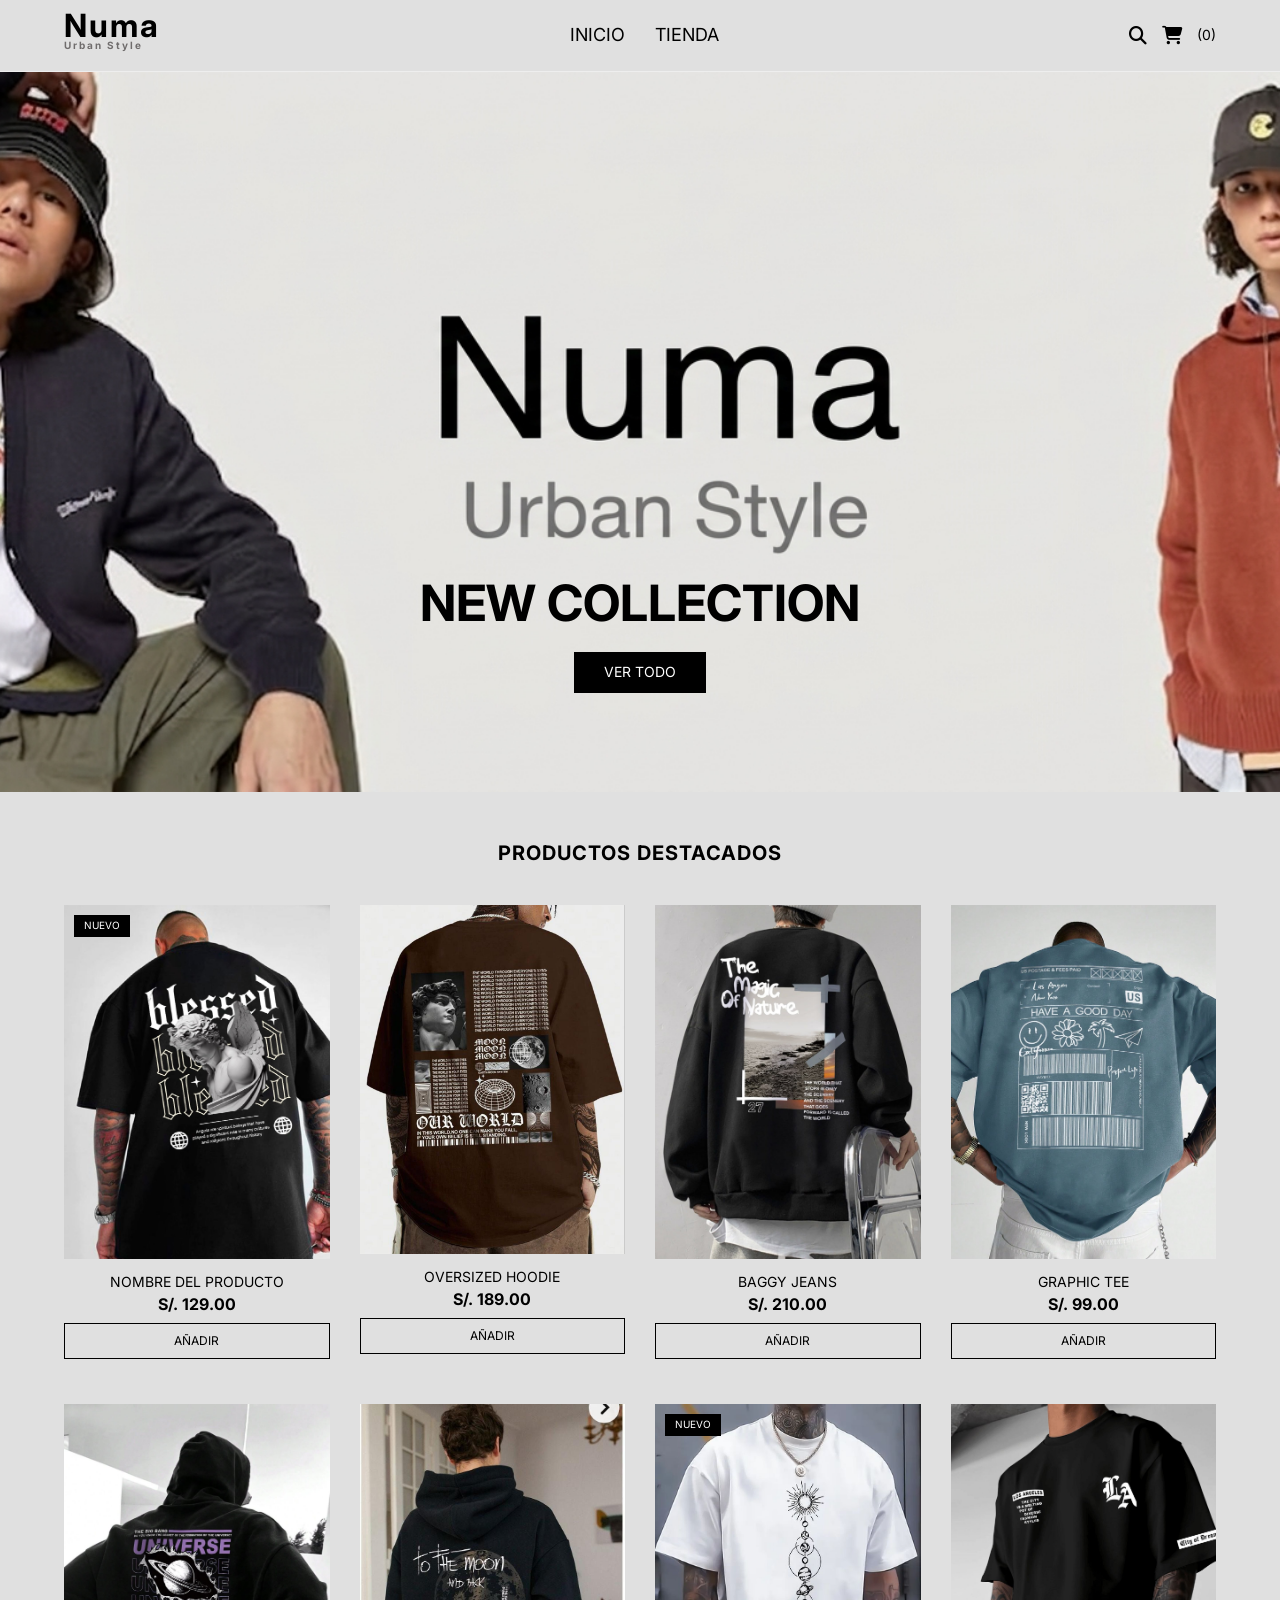
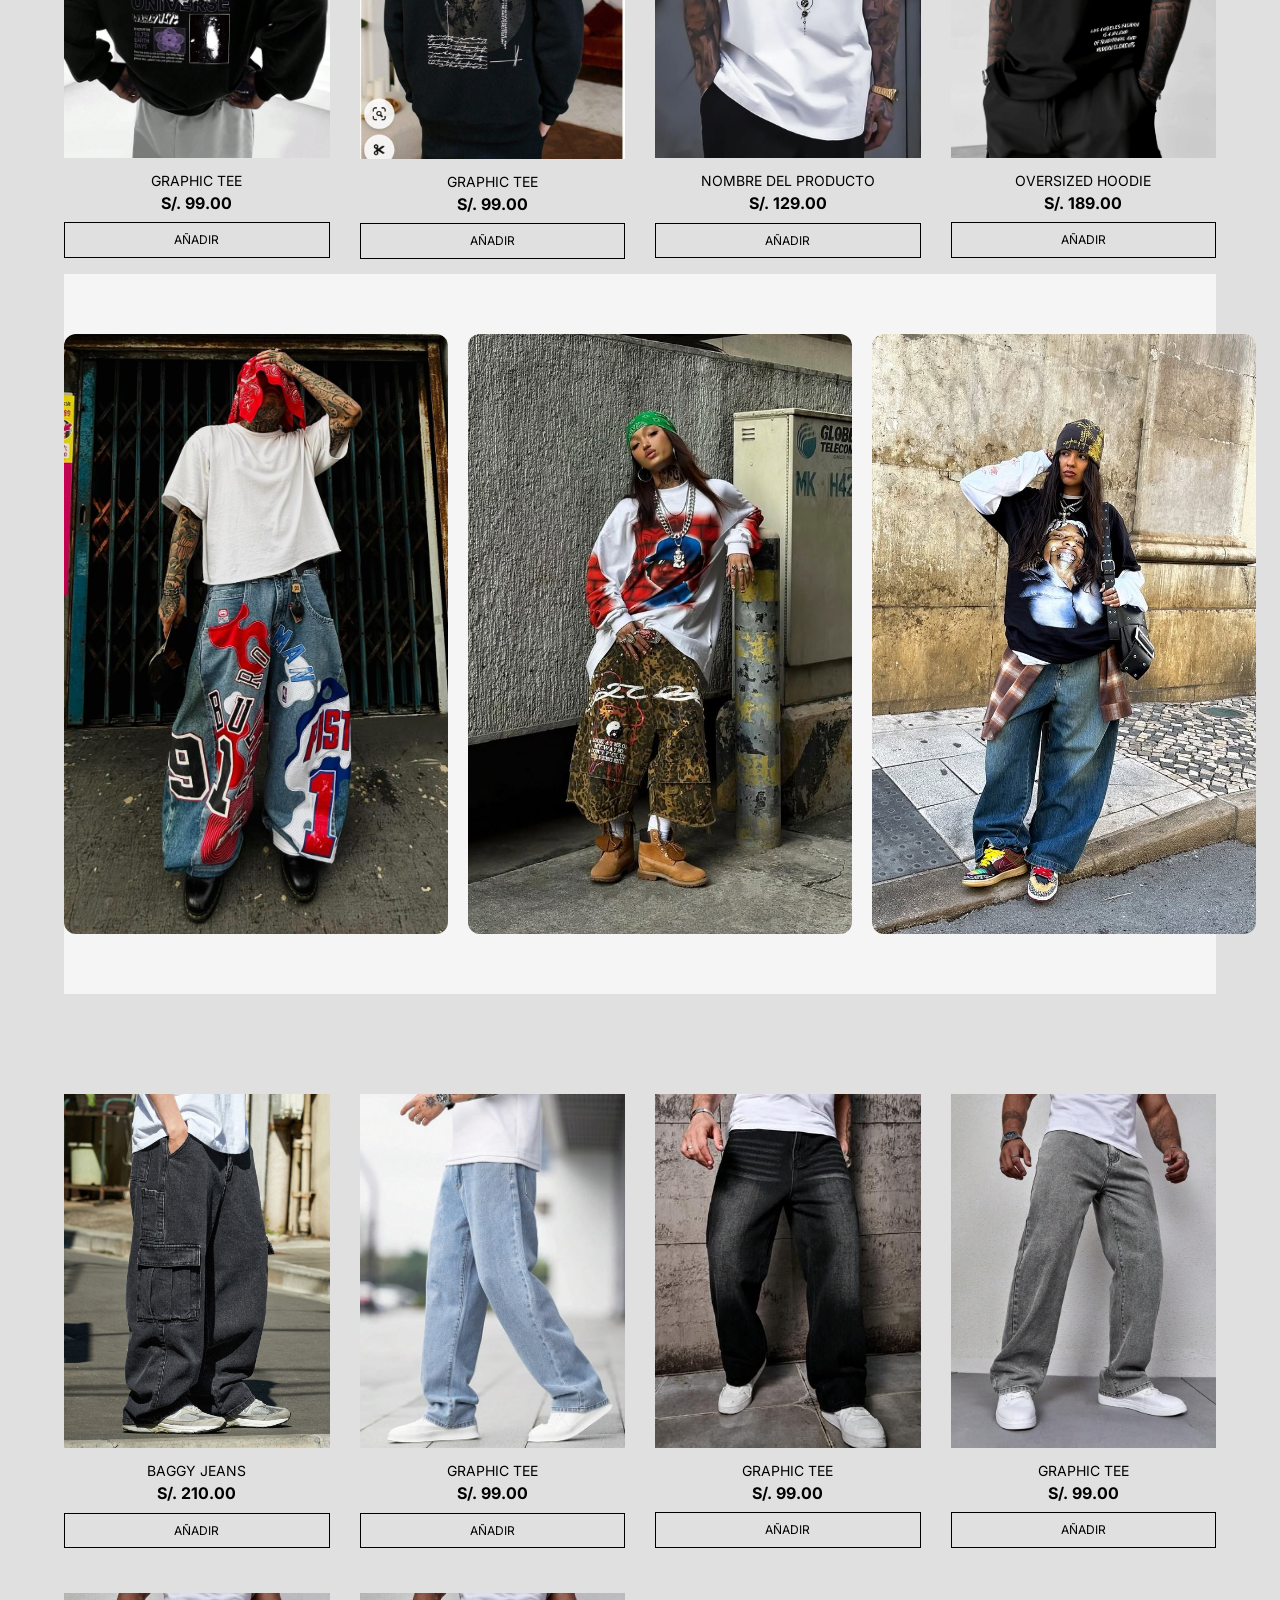
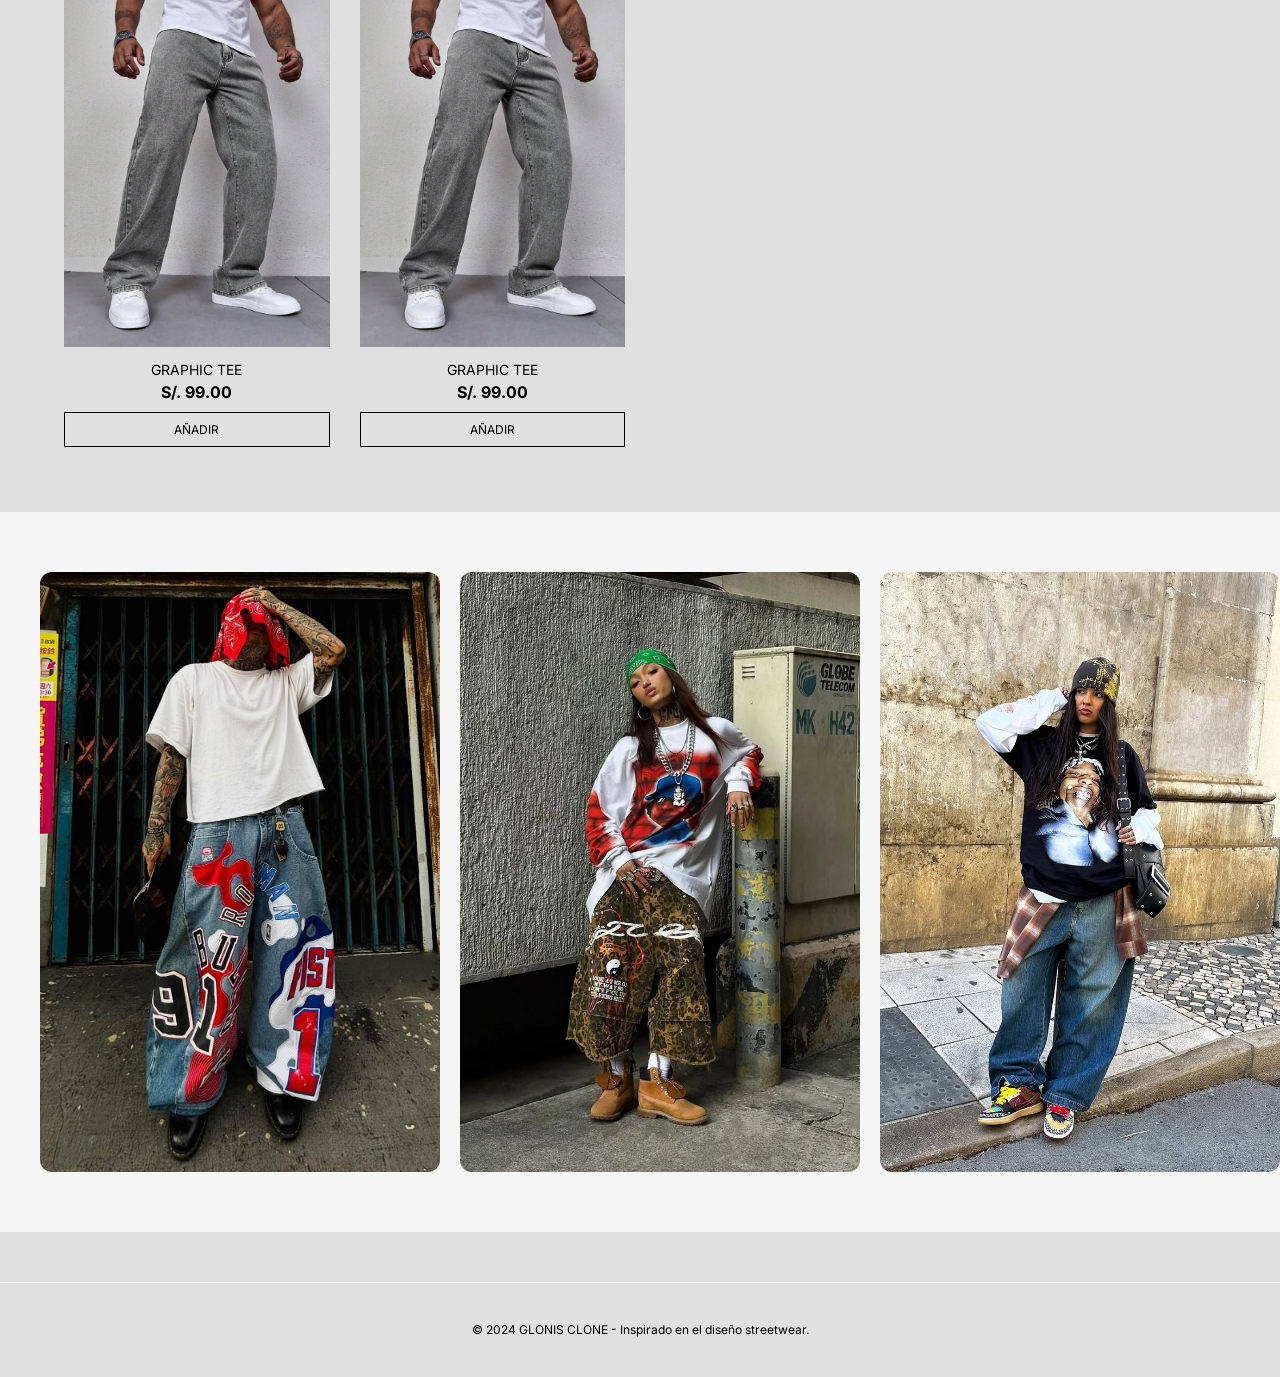
==== index.html @ c973aedd "Primera versiónde la web" ====
<!DOCTYPE html>
<html lang="es">
<head>
    <meta charset="UTF-8">
    <meta name="viewport" content="width=device-width, initial-scale=1.0">
    <title>Numa Web Oficial</title>
    <link rel="stylesheet" href="css/normalize.css">
    <link rel="stylesheet" href="css/styles.css">
    <link href="https://fonts.googleapis.com/css2?family=Inter:wght@300;400;700&display=swap" rel="stylesheet">
    <link rel="stylesheet" href="https://cdnjs.cloudflare.com/ajax/libs/font-awesome/6.5.0/css/all.min.css">
</head>
<body>

    <header class="navbar">
        <div class="logo">Numa </br>  <span>Urban Style</span></div>
        <nav>
            <ul>
                <li><a href="index.html">INICIO</a></li>
                <li><a href="tienda.html">TIENDA</a></li>
            </ul>
        </nav>
        <div class="nav-icons">
            <i class="fa-solid fa-magnifying-glass"></i>
            <i class="fa-solid fa-cart-shopping"></i>
            <span class="cart-count">(0)</span>
        </div>
    </header>

    <section class="hero">
        <div class="hero-content">
            <h1>NEW COLLECTION</h1>
            <a href="#" class="btn-shop">VER TODO</a>
        </div>
    </section>

    <main class="container">
        <h2 class="section-title">PRODUCTOS DESTACADOS</h2>
        <div class="product-grid">
            
            <div class="product-card">
                <div class="product-image">
                    <img src="img/ropa/polo1.jpg" alt="Producto">
                    <span class="badge">NUEVO</span>
                </div>
                <div class="product-info">
                    <h3>NOMBRE DEL PRODUCTO</h3>
                    <p class="price">S/. 129.00</p>
                    <button class="btn-add">AÑADIR</button>
                </div>
            </div>

            <div class="product-card">
                <div class="product-image">
                    <img src="img/ropa/polo2.jpg" alt="Producto">
                </div>
                <div class="product-info">
                    <h3>OVERSIZED HOODIE</h3>
                    <p class="price">S/. 189.00</p>
                    <button class="btn-add">AÑADIR</button>
                </div>
            </div>

            <div class="product-card">
                <div class="product-image">
                    <img src="img/ropa/polo3.jpg" alt="Producto">
                </div>
                <div class="product-info">
                    <h3>BAGGY JEANS</h3>
                    <p class="price">S/. 210.00</p>
                    <button class="btn-add">AÑADIR</button>
                </div>
            </div>

            <div class="product-card">
                <div class="product-image">
                    <img src="img/ropa/polo4.jpg" alt="Producto">
                </div>
                <div class="product-info">
                    <h3>GRAPHIC TEE</h3>
                    <p class="price">S/. 99.00</p>
                    <button class="btn-add">AÑADIR</button>
                </div>
            </div>

            <div class="product-card">
                <div class="product-image">
                    <img src="img/ropa/polo5.jpg" alt="Producto">
                </div>
                <div class="product-info">
                    <h3>GRAPHIC TEE</h3>
                    <p class="price">S/. 99.00</p>
                    <button class="btn-add">AÑADIR</button>
                </div>
            </div>

            <div class="product-card">
                <div class="product-image">
                    <img src="img/ropa/polo6.jpg" alt="Producto">
                </div>
                <div class="product-info">
                    <h3>GRAPHIC TEE</h3>
                    <p class="price">S/. 99.00</p>
                    <button class="btn-add">AÑADIR</button>
                </div>
            </div>

            <div class="product-card">
                <div class="product-image">
                    <img src="img/ropa/polos7.jpg" alt="Producto">
                    <span class="badge">NUEVO</span>
                </div>
                <div class="product-info">
                    <h3>NOMBRE DEL PRODUCTO</h3>
                    <p class="price">S/. 129.00</p>
                    <button class="btn-add">AÑADIR</button>
                </div>
            </div>

            <div class="product-card">
                <div class="product-image">
                    <img src="img/ropa/polo8.jpg" alt="Producto">
                </div>
                <div class="product-info">
                    <h3>OVERSIZED HOODIE</h3>
                    <p class="price">S/. 189.00</p>
                    <button class="btn-add">AÑADIR</button>
                </div>
            </div>
        </div>

        <section class="seccion-img">
                <div class="contenedor-img">
                    <img src="img/pose1.jpg" alt="Ropa 1">
                    <img src="img/pose2.jpg" alt="Ropa 2">
                    <img src="img/pose3.jpg" alt="Ropa 3">
                </div>
        </section>
    </main>
    <section class="container">
        <div class="product-grid">
            <div class="product-card">
                    <div class="product-image">
                        <img src="img/ropa/pantalon1.jpg" alt="Producto">
                    </div>
                    <div class="product-info">
                        <h3>BAGGY JEANS</h3>
                        <p class="price">S/. 210.00</p>
                        <button class="btn-add">AÑADIR</button>
                    </div>
                </div>

                <div class="product-card">
                    <div class="product-image">
                        <img src="img/ropa/pantalon2.jpg" alt="Producto">
                    </div>
                    <div class="product-info">
                        <h3>GRAPHIC TEE</h3>
                        <p class="price">S/. 99.00</p>
                        <button class="btn-add">AÑADIR</button>
                    </div>
                </div>

                <div class="product-card">
                    <div class="product-image">
                        <img src="img/ropa/pantalon5.jpg" alt="Producto">
                    </div>
                    <div class="product-info">
                        <h3>GRAPHIC TEE</h3>
                        <p class="price">S/. 99.00</p>
                        <button class="btn-add">AÑADIR</button>
                    </div>
                </div>

                <div class="product-card">
                    <div class="product-image">
                        <img src="img/ropa/pantalon4.jpg" alt="Producto">
                    </div>
                    <div class="product-info">
                        <h3>GRAPHIC TEE</h3>
                        <p class="price">S/. 99.00</p>
                        <button class="btn-add">AÑADIR</button>
                    </div>
                </div>

                <div class="product-card">
                    <div class="product-image">
                        <img src="img/ropa/pantalon4.jpg" alt="Producto">
                    </div>
                    <div class="product-info">
                        <h3>GRAPHIC TEE</h3>
                        <p class="price">S/. 99.00</p>
                        <button class="btn-add">AÑADIR</button>
                    </div>
                </div>

                <div class="product-card">
                    <div class="product-image">
                        <img src="img/ropa/pantalon4.jpg" alt="Producto">
                    </div>
                    <div class="product-info">
                        <h3>GRAPHIC TEE</h3>
                        <p class="price">S/. 99.00</p>
                        <button class="btn-add">AÑADIR</button>
                    </div>
                </div>
            </div>
        </div>
    </section> 
    
    <section class="seccion-img">
                <div class="contenedor-img">
                    <img src="img/pose1.jpg" alt="Ropa 1">
                    <img src="img/pose2.jpg" alt="Ropa 2">
                    <img src="img/pose3.jpg" alt="Ropa 3">
                </div>
        </section>

    <footer>
        <p>&copy; 2024 GLONIS CLONE - Inspirado en el diseño streetwear.</p>
    </footer>

</body>
</html>
---- css/styles.css ----
/* Reseteo básico */
* {
    margin: 0;
    padding: 0;
    box-sizing: border-box;
}

body {
    font-family: 'Inter', sans-serif;
    background-color:#E0E0E0;
    color: #000;
}

/* Navegación */
.navbar {
    display: flex;
    justify-content: space-between;
    align-items: center;
    padding: 20px 5%;
    position: sticky;
    top: 0;
    background: #E0E0E0;
    z-index: 1000;
    border-bottom: 1px solid #eee;
}

.logo {
    font-weight: 700;
    font-size: 32px;
    letter-spacing: 2px;
    line-height: 12px;
}

.logo span {
    font-size: 10px;
    letter-spacing: 2px;
    color: #706d6d;
    
}

.navbar ul {
    display: flex;
    list-style: none;
}

.navbar ul li {
    margin: 0 15px;
}

.navbar ul li a {
    text-decoration: none;
    color: #000000;
    font-size: 18px;
    font-weight: 400;
    
}
.navbar ul li a:hover {
    color: #535151
}

/* iconos de carritos */
.nav-icons {
  display: flex;
  align-items: center;
  gap: 15px;
  font-size: 18px;
}

.nav-icons i {
  cursor: pointer;
  transition: 0.3s;
}

.nav-icons i:hover {
  color: #555;
  transform: scale(1.1);
}

.cart-count {
  font-size: 14px;
}

/* Banner Hero */
.hero {
    height: 80vh;
    background: #f4f4f4 url('../img/hero.png') no-repeat center center/cover;
    display: flex;
    align-items: center;
    justify-content: center;
    text-align: center;
}

.hero-content {
    padding-top: 370px;
}

.hero-content h1 {
    font-size: 50px;
    margin-bottom: 20px;
    color: #000;
}

.btn-shop {
    display: inline-block;
    padding: 12px 30px;
    background: #000;
    color: #fff;
    text-decoration: none;
    font-size: 14px;
    transition: 0.3s;
}

.btn-shop:hover {
    background: #333;
}

/* Grilla de productos */
.container {
    padding: 50px 5%;
}

.section-title {
    text-align: center;
    margin-bottom: 40px;
    font-size: 20px;
    letter-spacing: 1px;
}

.product-grid {
    display: grid;
    grid-template-columns: repeat(auto-fill, minmax(250px, 1fr));
    gap: 30px;
}

.product-card {
    text-align: center;
}

.product-image {
    position: relative;
    overflow: hidden;
    background: #f9f9f9;
}

.product-image img {
    width: 100%;
    display: block;
    transition: transform 0.5s ease;
}

.product-card:hover img {
    transform: scale(1.05);
}

.badge {
    position: absolute;
    top: 10px;
    left: 10px;
    background: #000;
    color: #fff;
    padding: 5px 10px;
    font-size: 10px;
}

/* Info de producto */
.product-info {
    padding: 15px 0;
}

.product-info h3 {
    font-size: 14px;
    font-weight: 400;
    margin-bottom: 5px;
}

.price {
    font-weight: 700;
    margin-bottom: 10px;
}

.btn-add {
    width: 100%;
    padding: 10px;
    background: transparent;
    border: 1px solid #000;
    cursor: pointer;
    font-size: 12px;
    transition: 0.3s;
}

.btn-add:hover {
    background: #000;
    color: #fff;
}

/* poses */
.seccion-img {
  padding: 60px 0;
  background-color: #F5F5F5;
}

.contenedor-img {
  display: flex;
  gap: 20px;
  max-width: 1200px;
  margin: auto;
}

.contenedor-img img {
  width: 33.33%;
  height: 600px;
  object-fit: cover;
  border-radius: 12px;
}


footer {
    text-align: center;
    padding: 40px;
    font-size: 12px;
    border-top: 1px solid #eee;
    margin-top: 50px;
}

/* Tablet */
@media (max-width: 900px) {
     .navbar {
    flex-direction: column;
    gap: 10px;
  }

  .navbar ul {
    flex-wrap: wrap;
    justify-content: center;
  }

  .hero {
    height: 60vh;
  }

  .hero-content {
    padding-top: 200px;
  }

  .hero-content h1 {
    font-size: 35px;
  }

   .contenedor-img {
    flex-wrap: wrap;
  }

  .contenedor-img img {
    width: 48%;
    height: 400px;
  }
}

 


/* Celular */
@media (max-width: 600px) {
  
   .navbar {
    padding: 15px;
  }

  .logo {
    font-size: 24px;
  }

  .navbar ul {
    flex-direction: column;
    gap: 10px;
  }

  .navbar ul li {
    margin: 5px 0;
  }

  /* HERO */
  .hero {
    height: 50vh;
  }

  .hero-content {
    padding-top: 120px;
  }

  .hero-content h1 {
    font-size: 28px;
  }

  .btn-shop {
    padding: 10px 20px;
    font-size: 12px;
  }

  /* PRODUCTOS */
  .product-grid {
    grid-template-columns: 1fr;
  }

  /* IMÁGENES */
    .contenedor-img {
    flex-wrap: wrap;
  }

  .contenedor-img img {
    width: 48%;
    height: 400px;
  }

  /* FOOTER */
  footer {
    padding: 20px;
  }
  
}
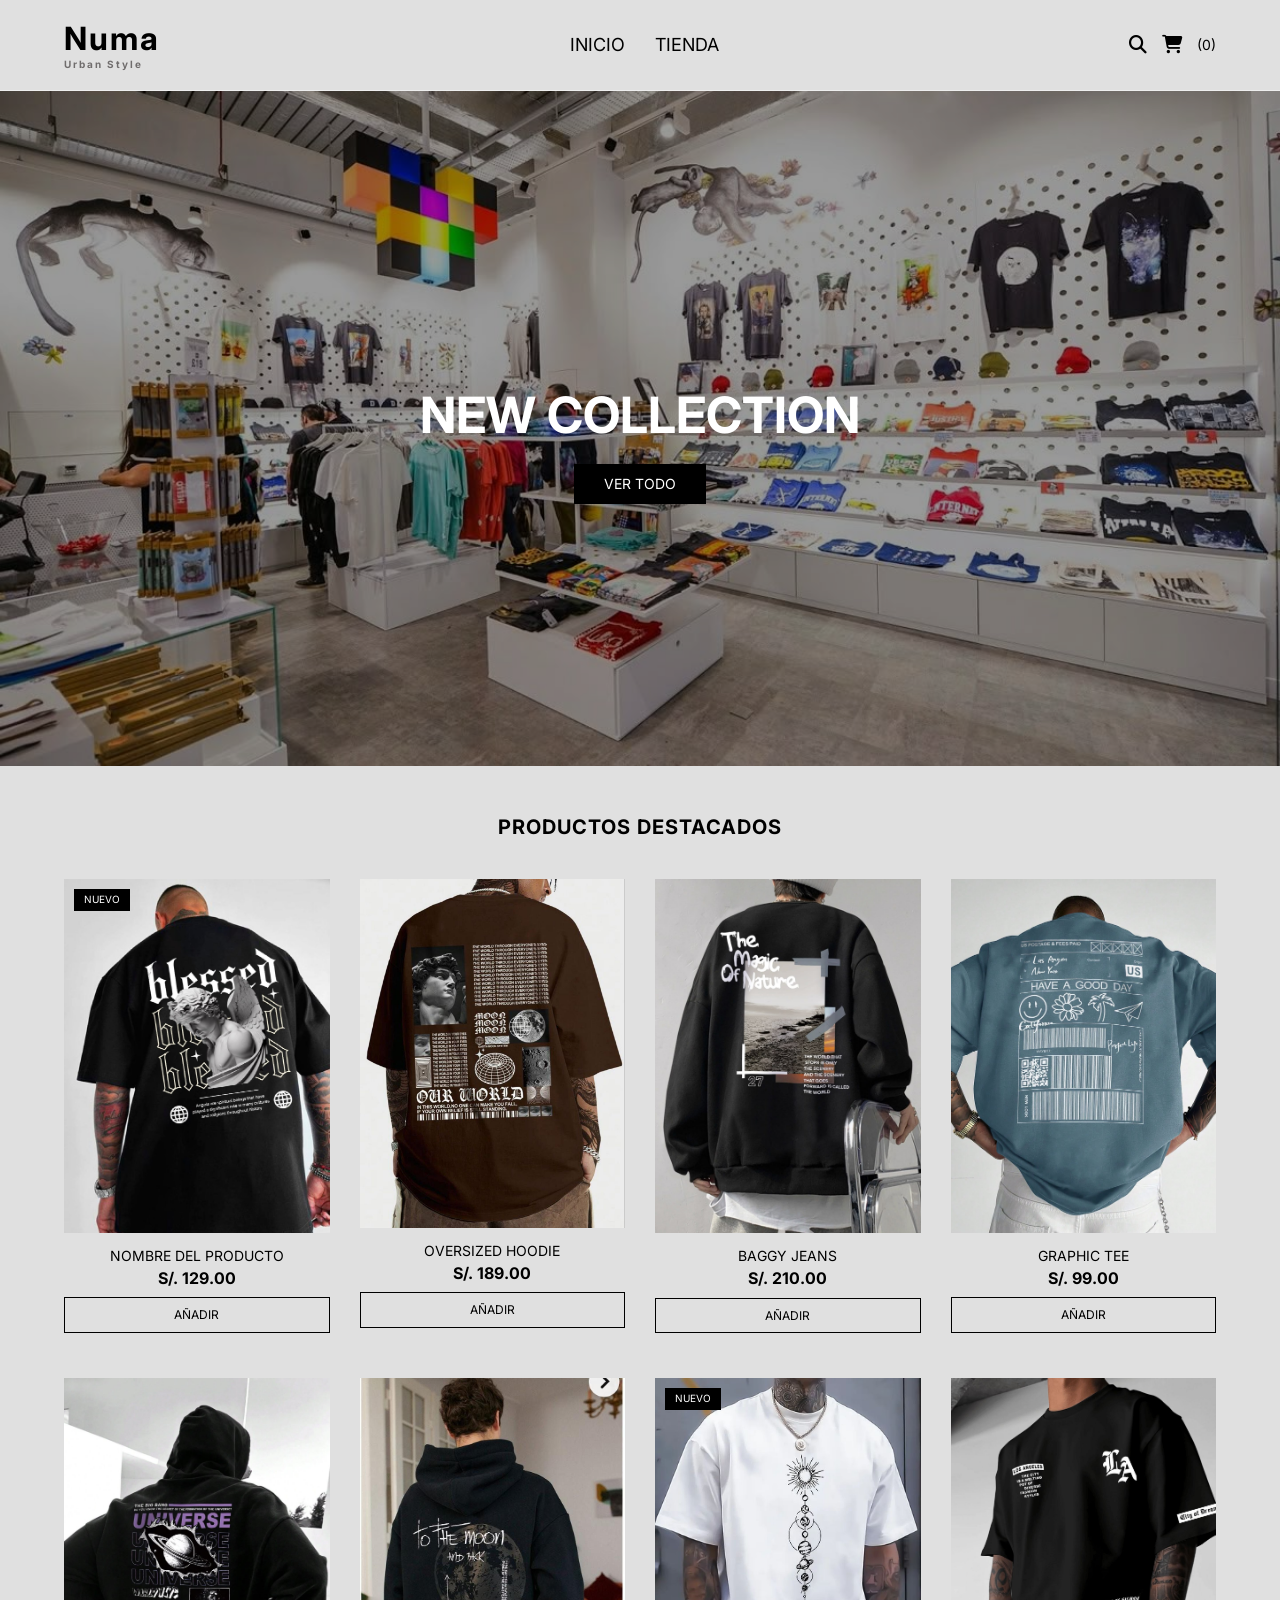
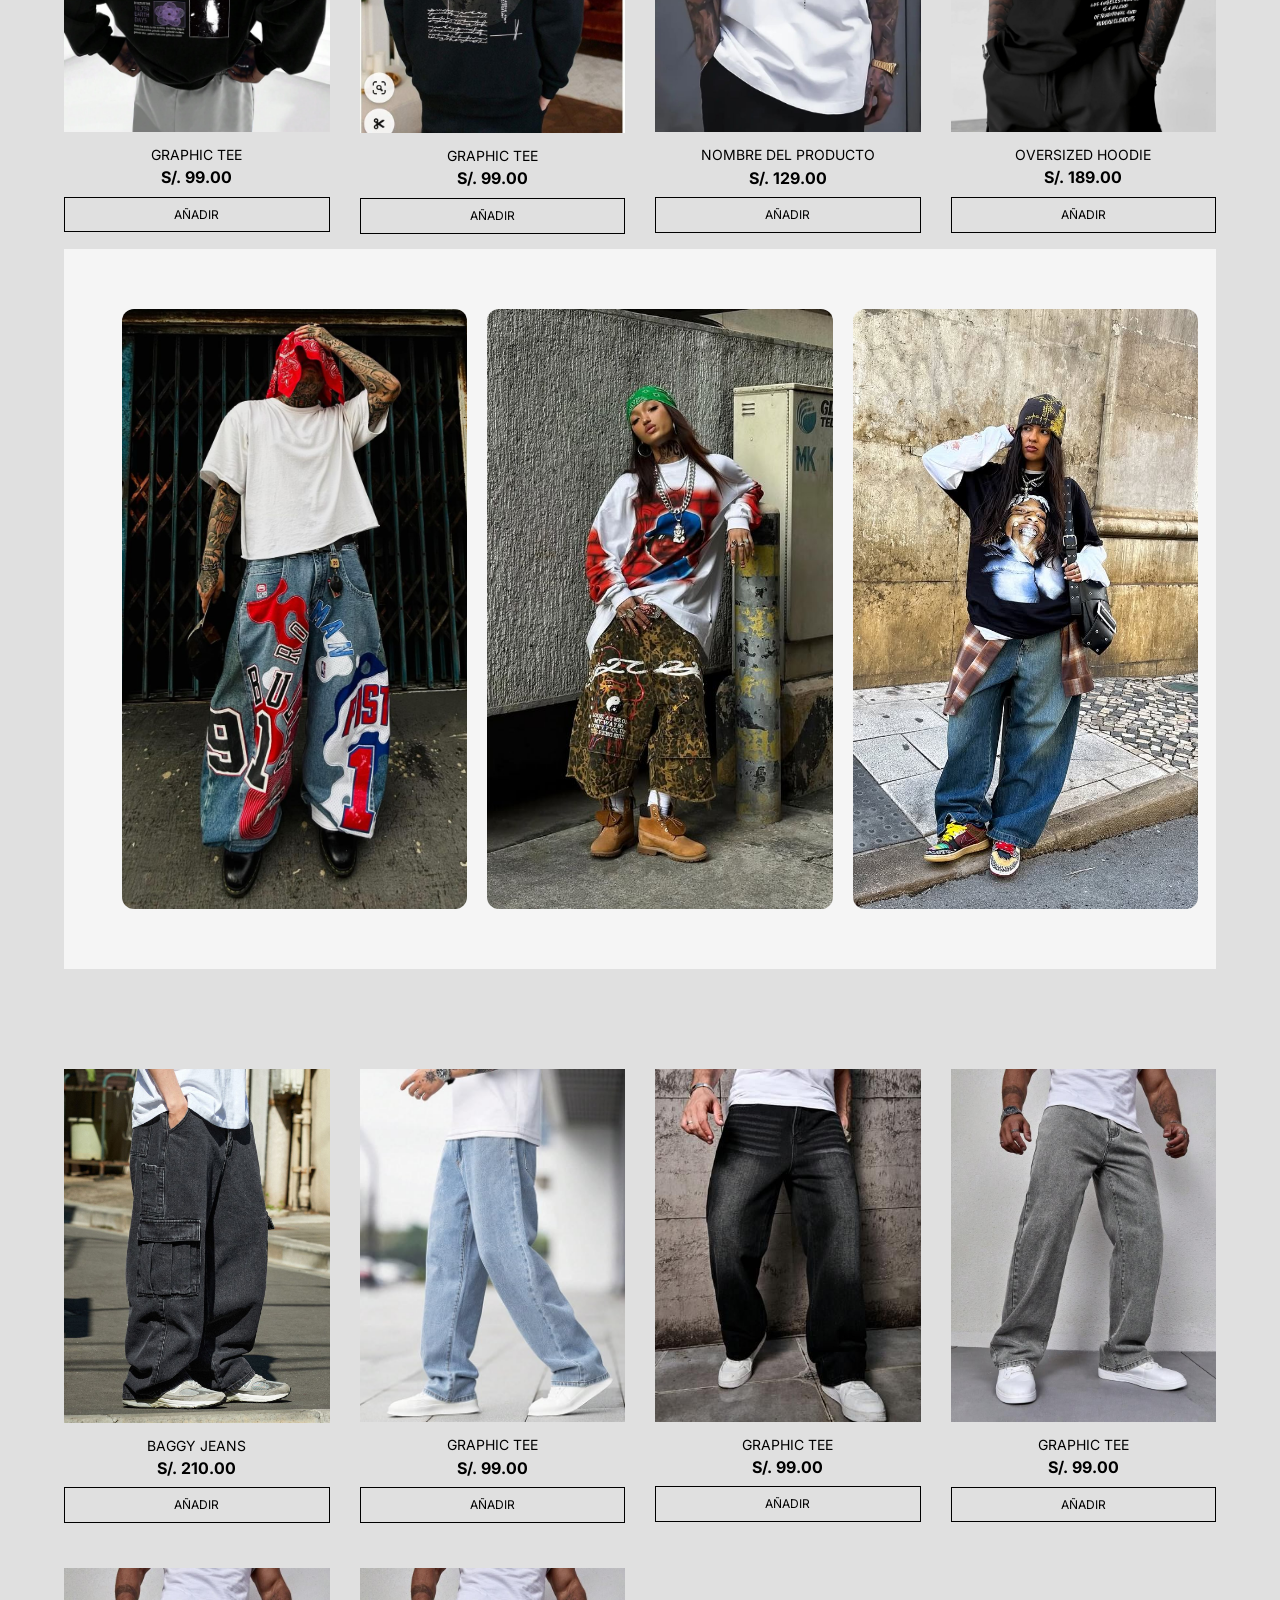
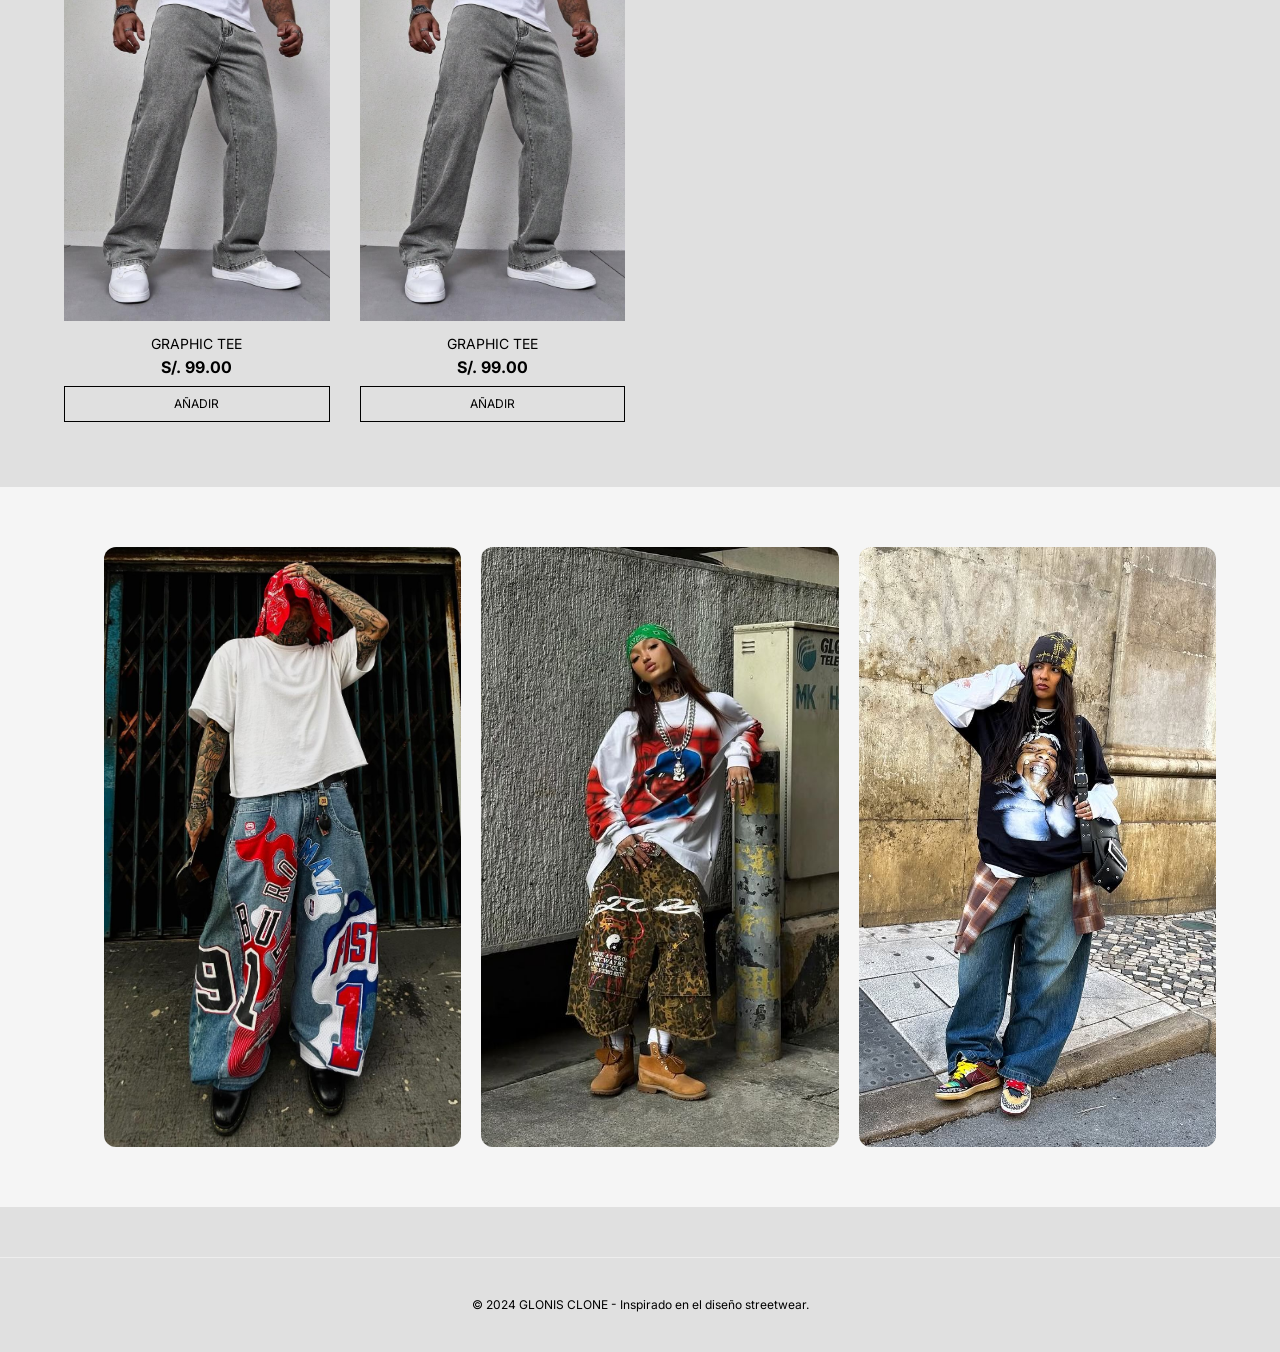
==== commit f1cffe97: "version 1.1" ====
--- a/index.html
+++ b/index.html
@@ -11,20 +11,26 @@
 </head>
 <body>
 
-    <header class="navbar">
-        <div class="logo">Numa </br>  <span>Urban Style</span></div>
-        <nav>
-            <ul>
-                <li><a href="index.html">INICIO</a></li>
-                <li><a href="tienda.html">TIENDA</a></li>
-            </ul>
-        </nav>
-        <div class="nav-icons">
-            <i class="fa-solid fa-magnifying-glass"></i>
-            <i class="fa-solid fa-cart-shopping"></i>
-            <span class="cart-count">(0)</span>
-        </div>
-    </header>
+<header class="navbar">
+    <div class="logo">Numa <br> <span>Urban Style</span></div>
+    
+    <div class="menu-toggle" id="mobile-menu">
+        <i class="fa-solid fa-bars"></i>
+    </div>
+
+    <nav class="nav-menu">
+        <ul>
+            <li><a href="index.html">INICIO</a></li>
+            <li><a href="tienda.html">TIENDA</a></li>
+        </ul>
+    </nav>
+
+    <div class="nav-icons">
+        <i class="fa-solid fa-magnifying-glass"></i>
+        <i class="fa-solid fa-cart-shopping"></i>
+        <span class="cart-count">(0)</span>
+    </div>
+</header>
 
     <section class="hero">
         <div class="hero-content">
@@ -218,6 +224,6 @@
     <footer>
         <p>&copy; 2024 GLONIS CLONE - Inspirado en el diseño streetwear.</p>
     </footer>
-
+    <script src="js/script.js"></script>
 </body>
 </html>
--- a/css/styles.css
+++ b/css/styles.css
@@ -1,17 +1,28 @@
-/* Reseteo básico */
+/* =========================================
+   1. RESETEO Y BASES
+   ========================================= */
 * {
     margin: 0;
     padding: 0;
     box-sizing: border-box;
 }
 
+html, body {
+    max-width: 100%;
+    overflow-x: hidden; 
+    position: relative;
+}
+
 body {
     font-family: 'Inter', sans-serif;
-    background-color:#E0E0E0;
+    background-color: #E0E0E0;
     color: #000;
-}
-
-/* Navegación */
+    overflow-x: hidden; /* Evita scroll horizontal */
+}
+
+/* =========================================
+   2. NAVEGACIÓN (DESKTOP POR DEFECTO)
+   ========================================= */
 .navbar {
     display: flex;
     justify-content: space-between;
@@ -28,76 +39,102 @@
     font-weight: 700;
     font-size: 32px;
     letter-spacing: 2px;
-    line-height: 12px;
+    line-height: 1.2;
 }
 
 .logo span {
     font-size: 10px;
     letter-spacing: 2px;
     color: #706d6d;
-    
-}
-
-.navbar ul {
+    display: block;
+}
+
+/* Menú de links */
+.nav-menu ul {
     display: flex;
     list-style: none;
 }
 
-.navbar ul li {
+.nav-menu ul li {
     margin: 0 15px;
 }
 
-.navbar ul li a {
+.nav-menu ul li a {
     text-decoration: none;
     color: #000000;
     font-size: 18px;
     font-weight: 400;
-    
-}
-.navbar ul li a:hover {
-    color: #535151
-}
-
-/* iconos de carritos */
+    transition: 0.3s;
+}
+
+.nav-menu ul li a:hover {
+    color: #535151;
+}
+
+/* Iconos (Carrito/Buscador) */
 .nav-icons {
-  display: flex;
-  align-items: center;
-  gap: 15px;
-  font-size: 18px;
+    display: flex;
+    align-items: center;
+    gap: 15px;
+    font-size: 18px;
 }
 
 .nav-icons i {
-  cursor: pointer;
-  transition: 0.3s;
+    cursor: pointer;
+    transition: 0.3s;
 }
 
 .nav-icons i:hover {
-  color: #555;
-  transform: scale(1.1);
+    color: #555;
+    transform: scale(1.1);
 }
 
 .cart-count {
-  font-size: 14px;
-}
-
-/* Banner Hero */
+    font-size: 14px;
+}
+
+/* Botón Hamburguesa (Oculto en PC) */
+.menu-toggle {
+    display: none;
+    font-size: 24px;
+    cursor: pointer;
+}
+
+/* =========================================
+   3. HERO Y CONTENIDO PRINCIPAL
+   ========================================= */
 .hero {
-    height: 80vh;
-    background: #f4f4f4 url('../img/hero.png') no-repeat center center/cover;
+    position: relative;
+    height: 75vh;
+    background-image: url('../img/hero2.jpg');
+    background-size: cover;
+    background-position: center;
     display: flex;
     align-items: center;
     justify-content: center;
     text-align: center;
 }
 
+.hero::before {
+    content: '';
+    position: absolute;
+    top: 0;
+    left: 0;
+    width: 100%;
+    height: 100%;
+    background-color: rgba(0, 0, 0, 0.4); 
+}
+
 .hero-content {
-    padding-top: 370px;
+    position: relative; 
+    z-index: 1;
+    color: #fff; 
 }
 
 .hero-content h1 {
     font-size: 50px;
     margin-bottom: 20px;
-    color: #000;
+    color: #ffffff;
 }
 
 .btn-shop {
@@ -114,7 +151,9 @@
     background: #333;
 }
 
-/* Grilla de productos */
+/* =========================================
+   4. PRODUCTOS Y GRID
+   ========================================= */
 .container {
     padding: 50px 5%;
 }
@@ -162,7 +201,6 @@
     font-size: 10px;
 }
 
-/* Info de producto */
 .product-info {
     padding: 15px 0;
 }
@@ -193,27 +231,32 @@
     color: #fff;
 }
 
-/* poses */
+/* =========================================
+   5. SECCIÓN DE IMÁGENES (POSES)
+   ========================================= */
 .seccion-img {
-  padding: 60px 0;
-  background-color: #F5F5F5;
+    padding: 60px 0;
+    background-color: #F5F5F5;
 }
 
 .contenedor-img {
-  display: flex;
-  gap: 20px;
-  max-width: 1200px;
-  margin: auto;
+    display: flex;
+    gap: 20px;
+    max-width: 1200px;
+    margin: auto;
+    padding: 0 5%;
 }
 
 .contenedor-img img {
-  width: 33.33%;
-  height: 600px;
-  object-fit: cover;
-  border-radius: 12px;
-}
-
-
+    width: 33.33%;
+    height: 600px;
+    object-fit: cover;
+    border-radius: 12px;
+}
+
+/* =========================================
+   6. FOOTER
+   ========================================= */
 footer {
     text-align: center;
     padding: 40px;
@@ -222,99 +265,80 @@
     margin-top: 50px;
 }
 
-/* Tablet */
-@media (max-width: 900px) {
-     .navbar {
-    flex-direction: column;
-    gap: 10px;
-  }
-
-  .navbar ul {
-    flex-wrap: wrap;
-    justify-content: center;
-  }
-
-  .hero {
-    height: 60vh;
-  }
-
-  .hero-content {
-    padding-top: 200px;
-  }
-
-  .hero-content h1 {
-    font-size: 35px;
-  }
-
-   .contenedor-img {
-    flex-wrap: wrap;
-  }
-
-  .contenedor-img img {
-    width: 48%;
-    height: 400px;
-  }
-}
-
- 
-
-
-/* Celular */
+/* =========================================
+   7. RESPONSIVE DESIGN (MÓVIL)
+   ========================================= */
 @media (max-width: 600px) {
-  
-   .navbar {
-    padding: 15px;
-  }
-
-  .logo {
-    font-size: 24px;
-  }
-
-  .navbar ul {
-    flex-direction: column;
-    gap: 10px;
-  }
-
-  .navbar ul li {
-    margin: 5px 0;
-  }
-
-  /* HERO */
-  .hero {
-    height: 50vh;
-  }
-
-  .hero-content {
-    padding-top: 120px;
-  }
-
-  .hero-content h1 {
-    font-size: 28px;
-  }
-
-  .btn-shop {
-    padding: 10px 20px;
-    font-size: 12px;
-  }
-
-  /* PRODUCTOS */
-  .product-grid {
-    grid-template-columns: 1fr;
-  }
-
-  /* IMÁGENES */
-    .contenedor-img {
-    flex-wrap: wrap;
-  }
-
-  .contenedor-img img {
-    width: 48%;
-    height: 400px;
-  }
-
-  /* FOOTER */
-  footer {
-    padding: 20px;
-  }
-  
+    
+    /* Navbar Estilo Hamburguesa-Logo-Iconos */
+    .navbar {
+        height: 70px;
+        padding: 10px 5%;
+    }
+
+    .menu-toggle {
+        display: block; /* Muestra el icono */
+        order: 1;
+        width: 20%;
+        text-align: left;
+    }
+
+    .logo {
+        order: 2;
+        width: 60%;
+        text-align: center;
+        font-size: 20px;
+    }
+
+    .nav-icons {
+        order: 3;
+        width: 20%;
+        justify-content: flex-end;
+    }
+
+    /* Menú desplegable oculto */
+    .nav-menu {
+        display: none; 
+        position: absolute;
+        top: 70px;
+        left: 0;
+        width: 100%;
+        background: #E0E0E0;
+        z-index: 1000;
+        padding: 20px 0;
+        border-bottom: 1px solid #ccc;
+    }
+
+    /* Cuando el JS añade la clase .active */
+    .nav-menu.active {
+        display: block;
+    }
+
+    .nav-menu ul {
+        flex-direction: column;
+        align-items: center;
+        gap: 20px;
+    }
+
+    /* Hero y Contenido */
+    .hero {
+        height: 50vh;
+    }
+
+    .hero-content {
+        padding-top: 120px;
+    }
+
+    .hero-content h1 {
+        font-size: 28px;
+    }
+
+    .product-grid {
+        grid-template-columns: 1fr;
+    }
+
+    .contenedor-img img {
+        width: 48%; /* Dos por fila en móviles grandes */
+        height: 350px;
+    }
 }
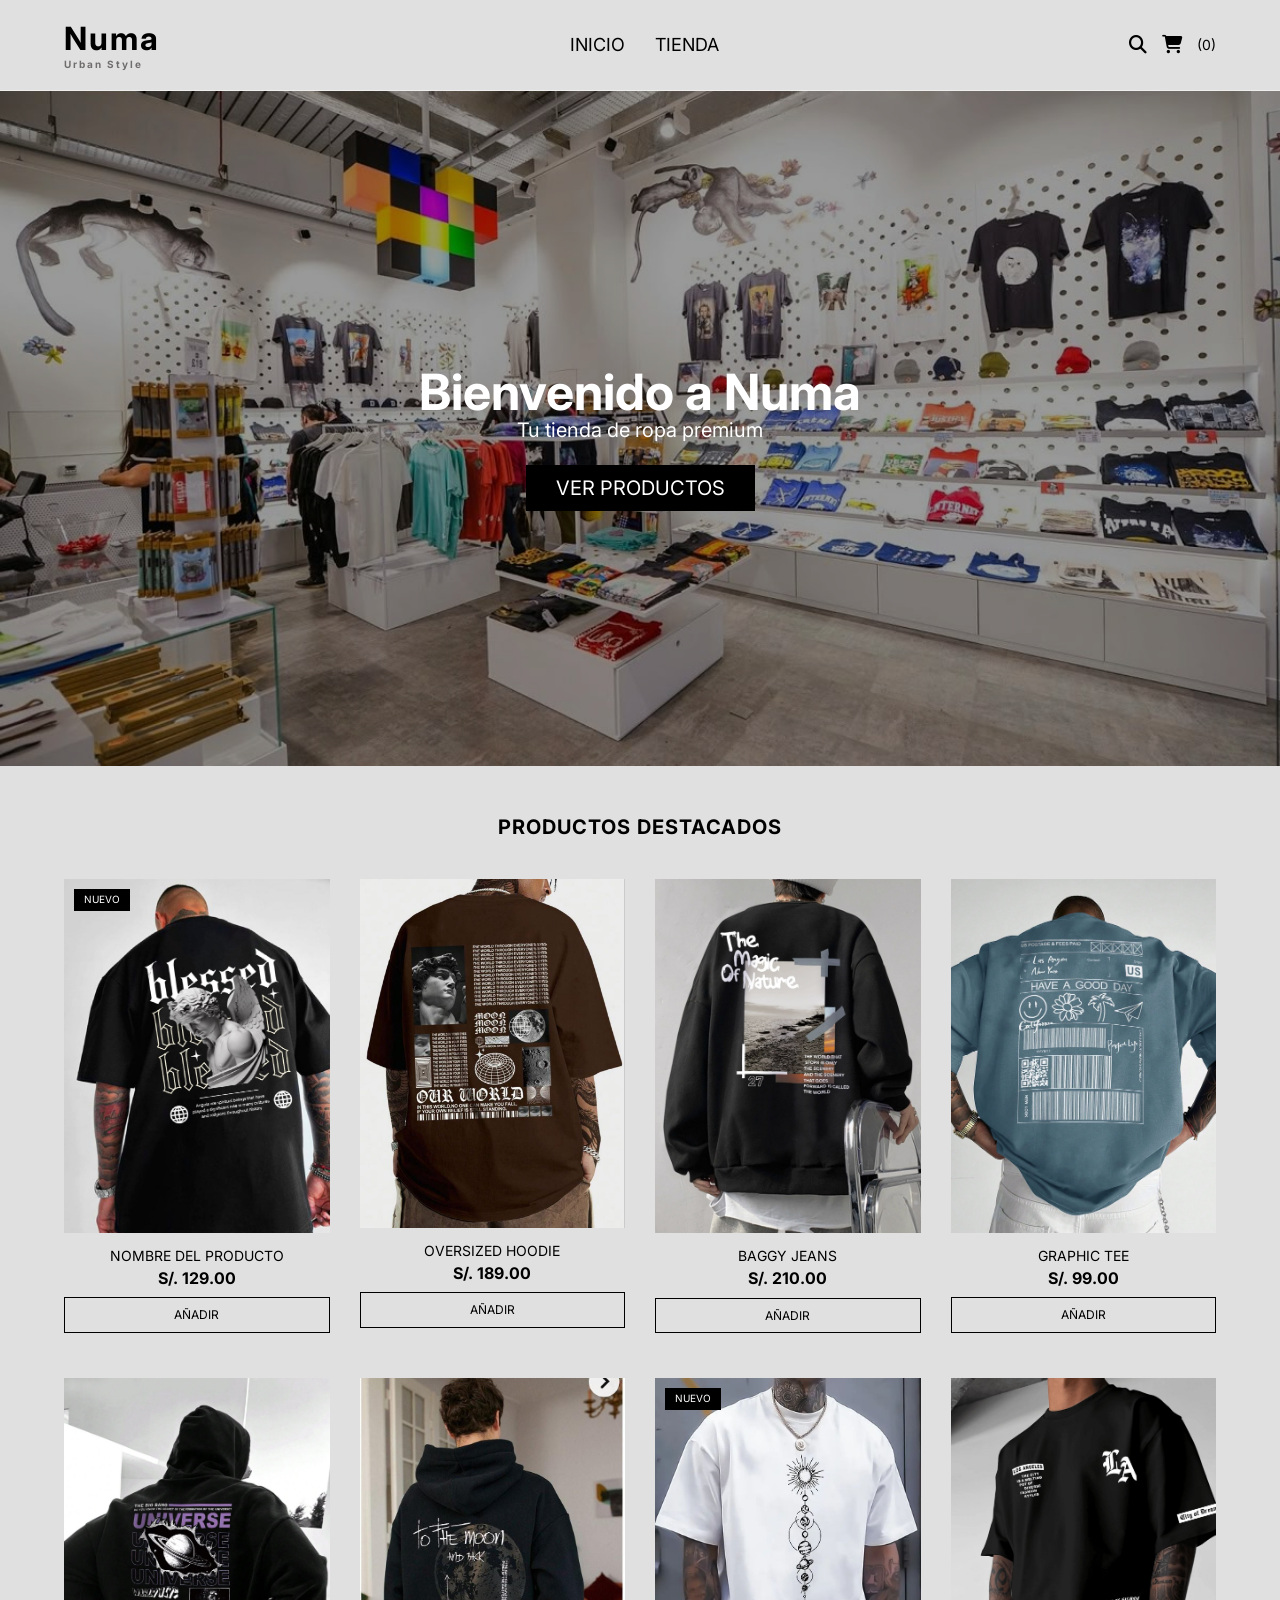
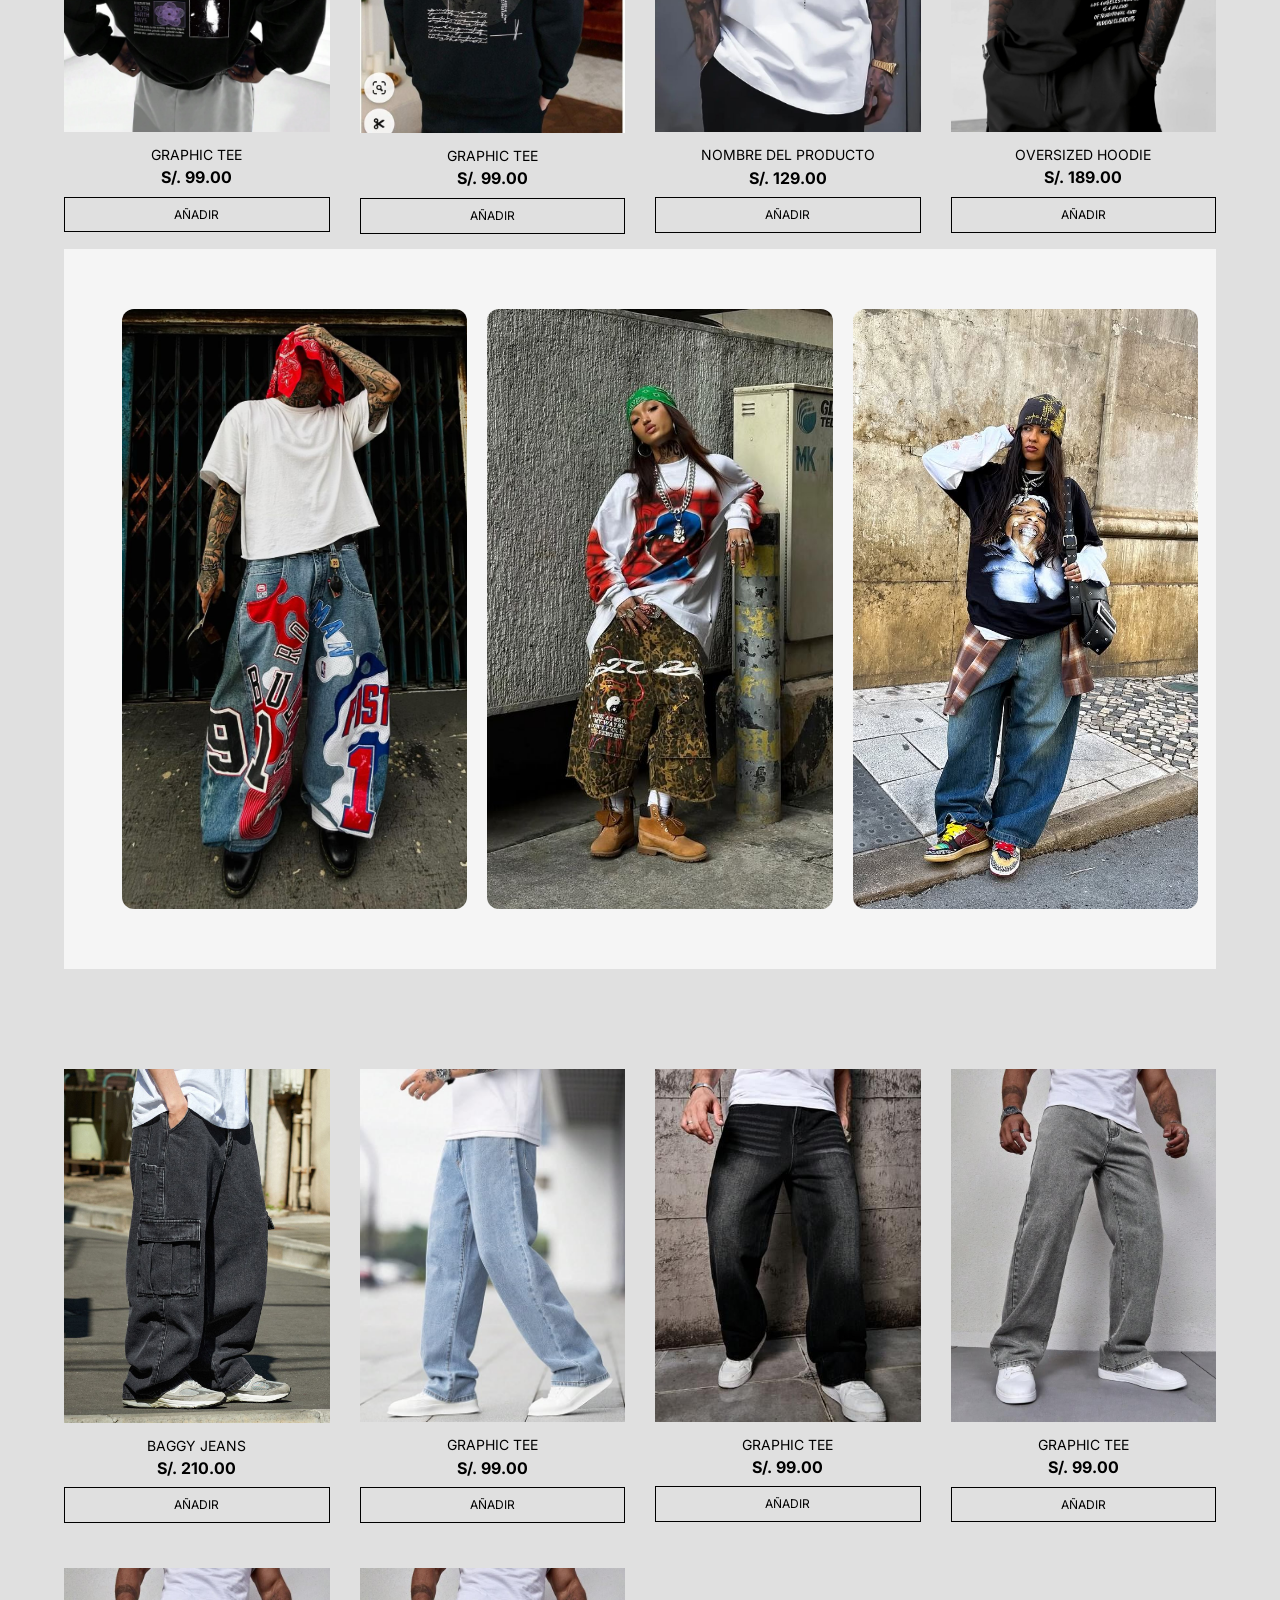
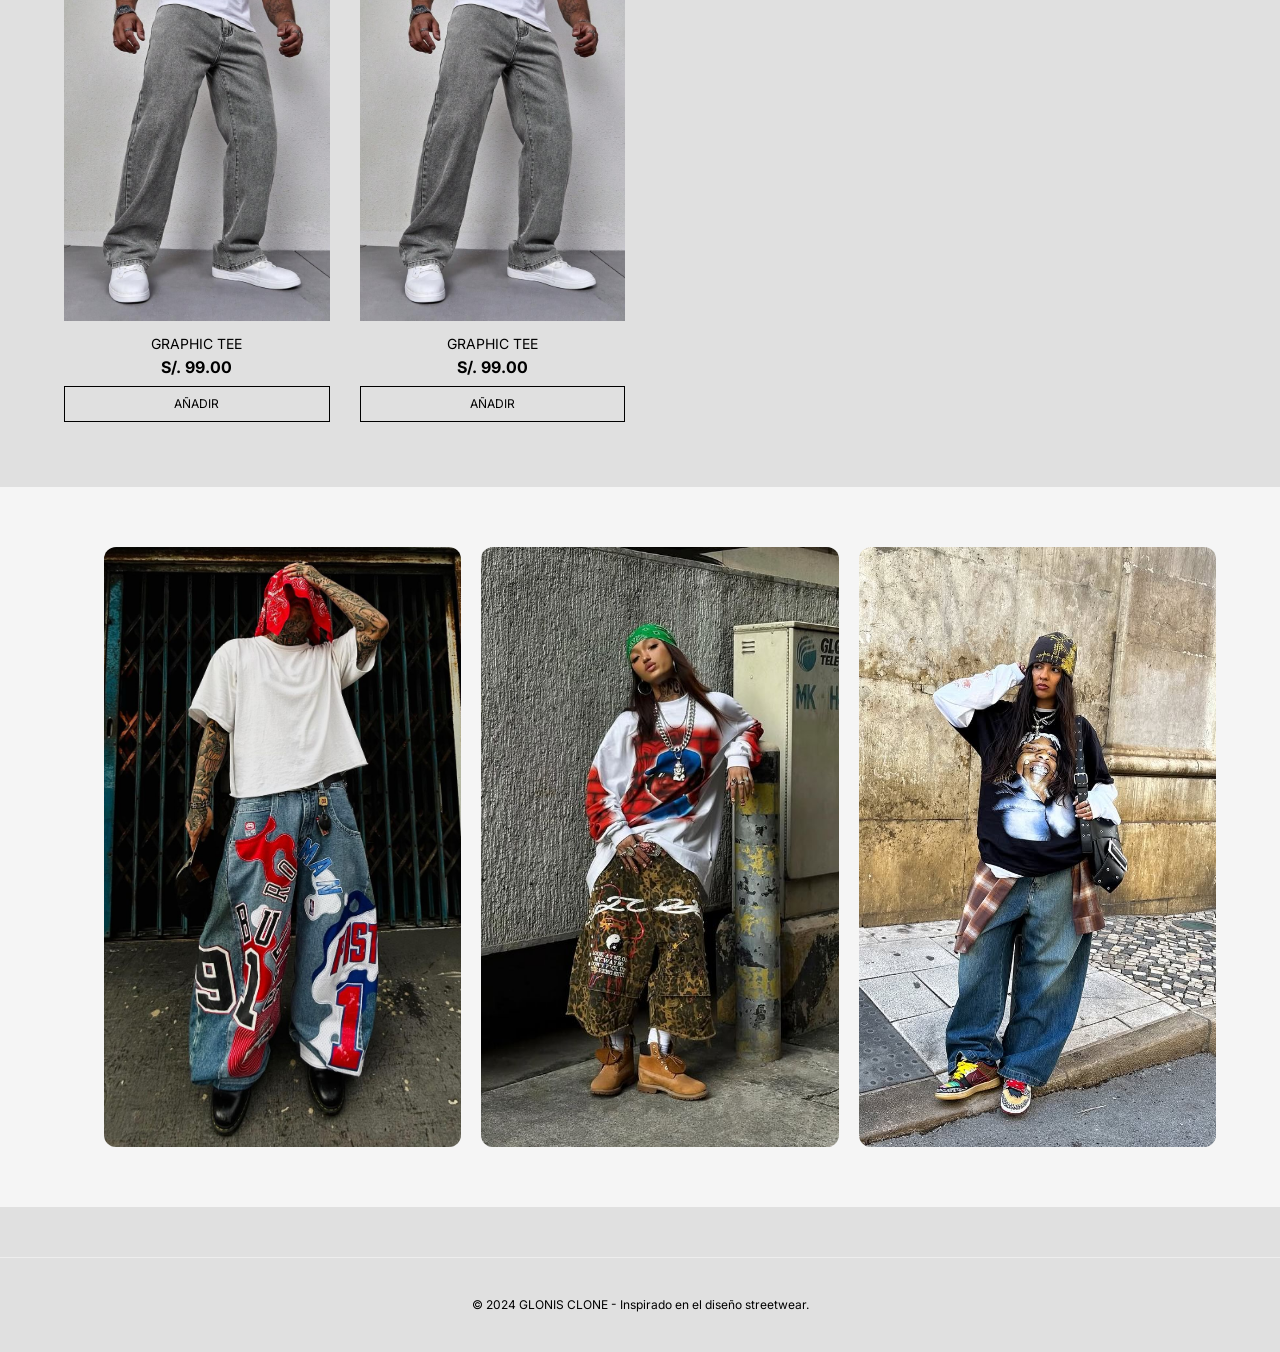
==== commit 02ac5fec: "version 1.2" ====
--- a/index.html
+++ b/index.html
@@ -4,6 +4,7 @@
     <meta charset="UTF-8">
     <meta name="viewport" content="width=device-width, initial-scale=1.0">
     <title>Numa Web Oficial</title>
+    <link rel="icon" href="img/logo2.jpg" type="image/png">
     <link rel="stylesheet" href="css/normalize.css">
     <link rel="stylesheet" href="css/styles.css">
     <link href="https://fonts.googleapis.com/css2?family=Inter:wght@300;400;700&display=swap" rel="stylesheet">
@@ -32,15 +33,18 @@
     </div>
 </header>
 
+<div id="overlay" class="overlay"></div>
+
     <section class="hero">
         <div class="hero-content">
-            <h1>NEW COLLECTION</h1>
-            <a href="#" class="btn-shop">VER TODO</a>
+            <h1>Bienvenido a Numa</h1>
+            <p>Tu tienda de ropa premium</p>
+            <a href="#productos" class="btn-shop">VER PRODUCTOS</a>
         </div>
     </section>
 
     <main class="container">
-        <h2 class="section-title">PRODUCTOS DESTACADOS</h2>
+        <h2 id="productos" class="section-title">PRODUCTOS DESTACADOS</h2>
         <div class="product-grid">
             
             <div class="product-card">
--- a/css/styles.css
+++ b/css/styles.css
@@ -50,6 +50,10 @@
 }
 
 /* Menú de links */
+.nav-menu  {
+    display: block;
+}
+
 .nav-menu ul {
     display: flex;
     list-style: none;
@@ -129,21 +133,26 @@
     position: relative; 
     z-index: 1;
     color: #fff; 
+    line-height: 0.5;
 }
 
 .hero-content h1 {
     font-size: 50px;
     margin-bottom: 20px;
-    color: #ffffff;
+}
+
+.hero-content p {
+    font-size: 20px;
+    margin-bottom: 30px;
 }
 
 .btn-shop {
     display: inline-block;
-    padding: 12px 30px;
+    padding: 18px 30px;
     background: #000;
     color: #fff;
     text-decoration: none;
-    font-size: 14px;
+    font-size: 20px;
     transition: 0.3s;
 }
 
@@ -264,6 +273,29 @@
     border-top: 1px solid #eee;
     margin-top: 50px;
 }
+
+/* --- EFECTO OSCURO (OVERLAY) --- */
+.overlay {
+    display: none; /* Oculto por defecto */
+    position: fixed;
+    top: 0;
+    left: 0;
+    width: 100%;
+    height: 100%;
+    background: rgba(0, 0, 0, 0.5); /* Color negro con 50% de transparencia */
+    z-index: 998; /* Por debajo del menú (999 o 1000) */
+}
+
+.overlay.active {
+    display: block;
+}
+
+/* --- ANIMACIÓN PARA LA X --- */
+/* Cambiaremos el icono de Font Awesome dinámicamente con JS */
+.menu-toggle i {
+    transition: transform 0.3s ease;
+}
+
 
 /* =========================================
    7. RESPONSIVE DESIGN (MÓVIL)
@@ -307,11 +339,16 @@
         z-index: 1000;
         padding: 20px 0;
         border-bottom: 1px solid #ccc;
+        transition: all 0.3s ease-in-out;
+        transform: translateY(-10px);
+        opacity: 0;
     }
 
     /* Cuando el JS añade la clase .active */
     .nav-menu.active {
         display: block;
+        transform: translateY(0);
+        opacity: 1;
     }
 
     .nav-menu ul {
@@ -319,6 +356,9 @@
         align-items: center;
         gap: 20px;
     }
+    .menu-toggle {
+        display: block; /* El botón hamburguesa solo se ve en móvil */
+    }
 
     /* Hero y Contenido */
     .hero {
@@ -337,8 +377,18 @@
         grid-template-columns: 1fr;
     }
 
+    .contenedor-img {
+        display: flex; /* Asegura que usen Flexbox */
+        flex-wrap: nowrap; /* Evita que bajen a la siguiente fila */
+        gap: 10px; /* Reduce el espacio entre ellas */
+        width: 100%;
+        padding: 0 10px; /* Un poco de aire a los lados */
+    }
+
     .contenedor-img img {
-        width: 48%; /* Dos por fila en móviles grandes */
-        height: 350px;
+        width: 31%; /* Dos por fila en móviles grandes */
+        height: 250px;
+        object-fit: cover;
+        border-radius: 8px;
     }
 }
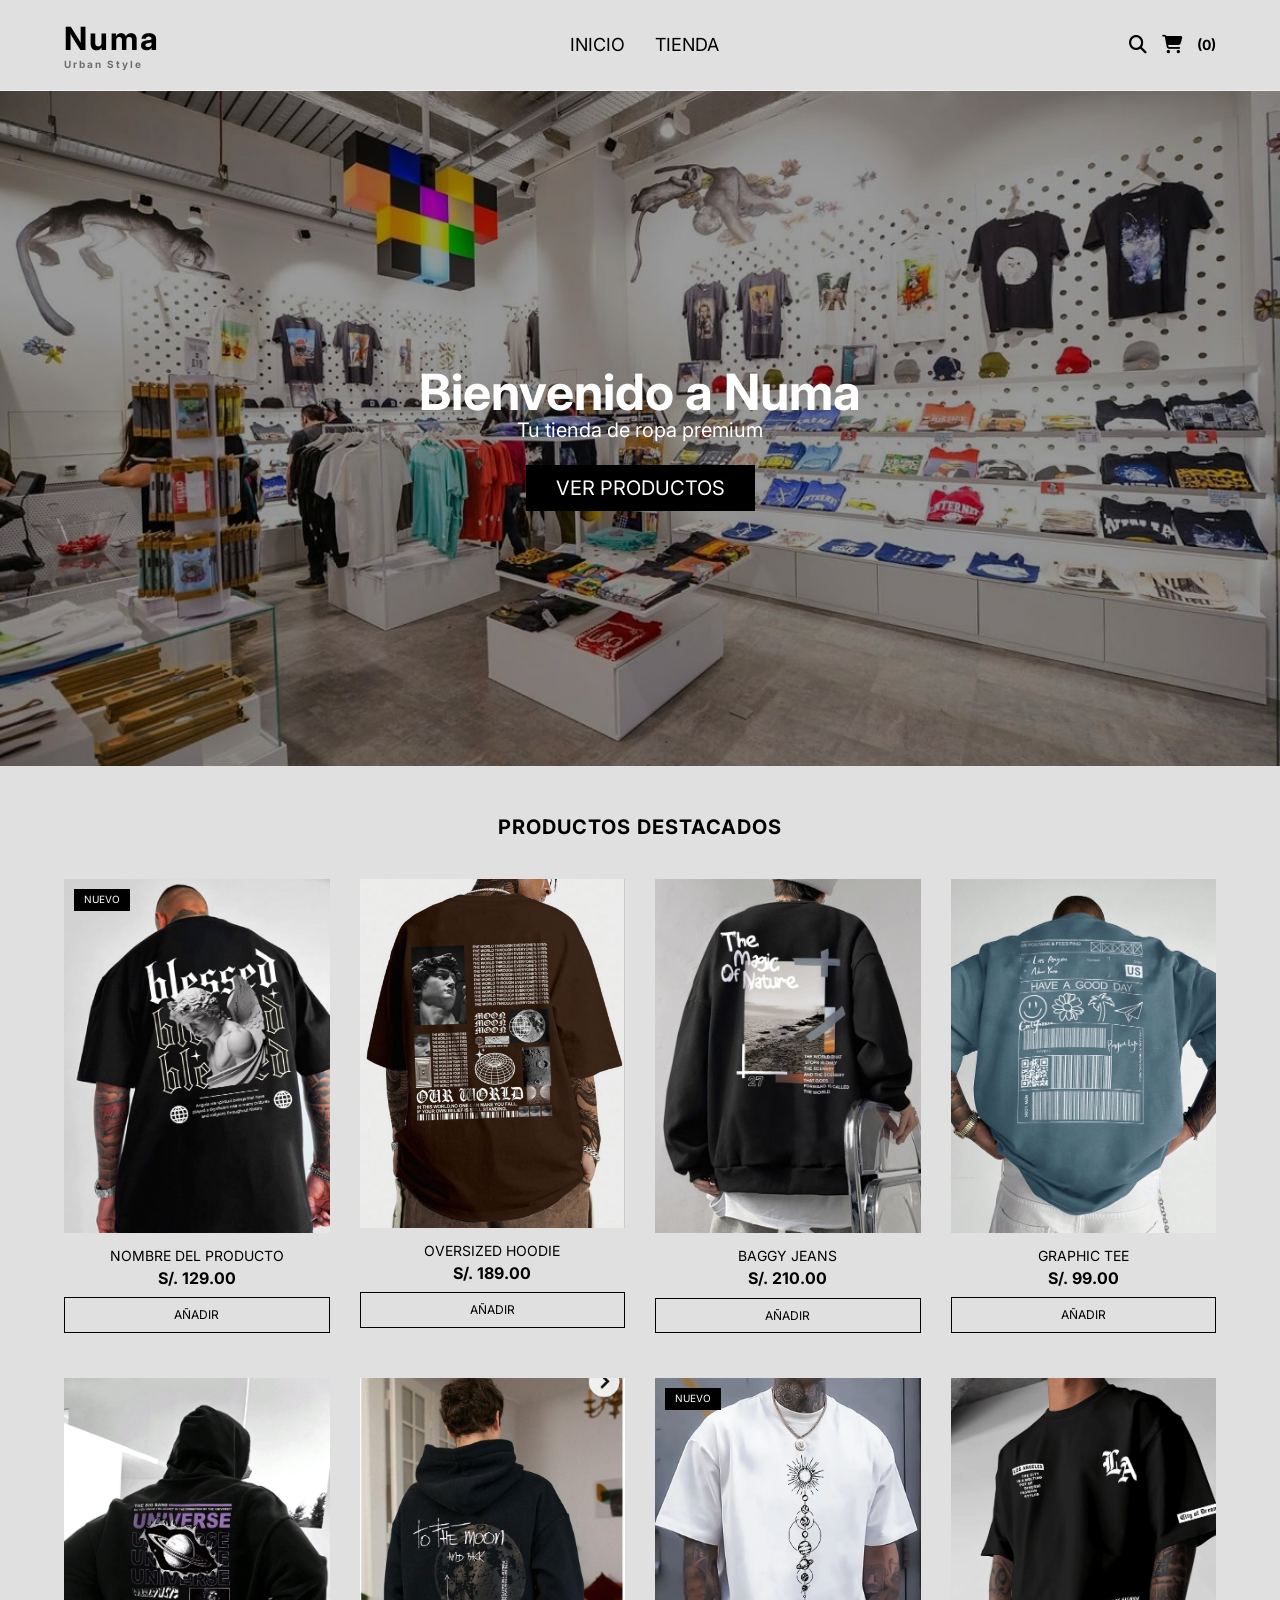
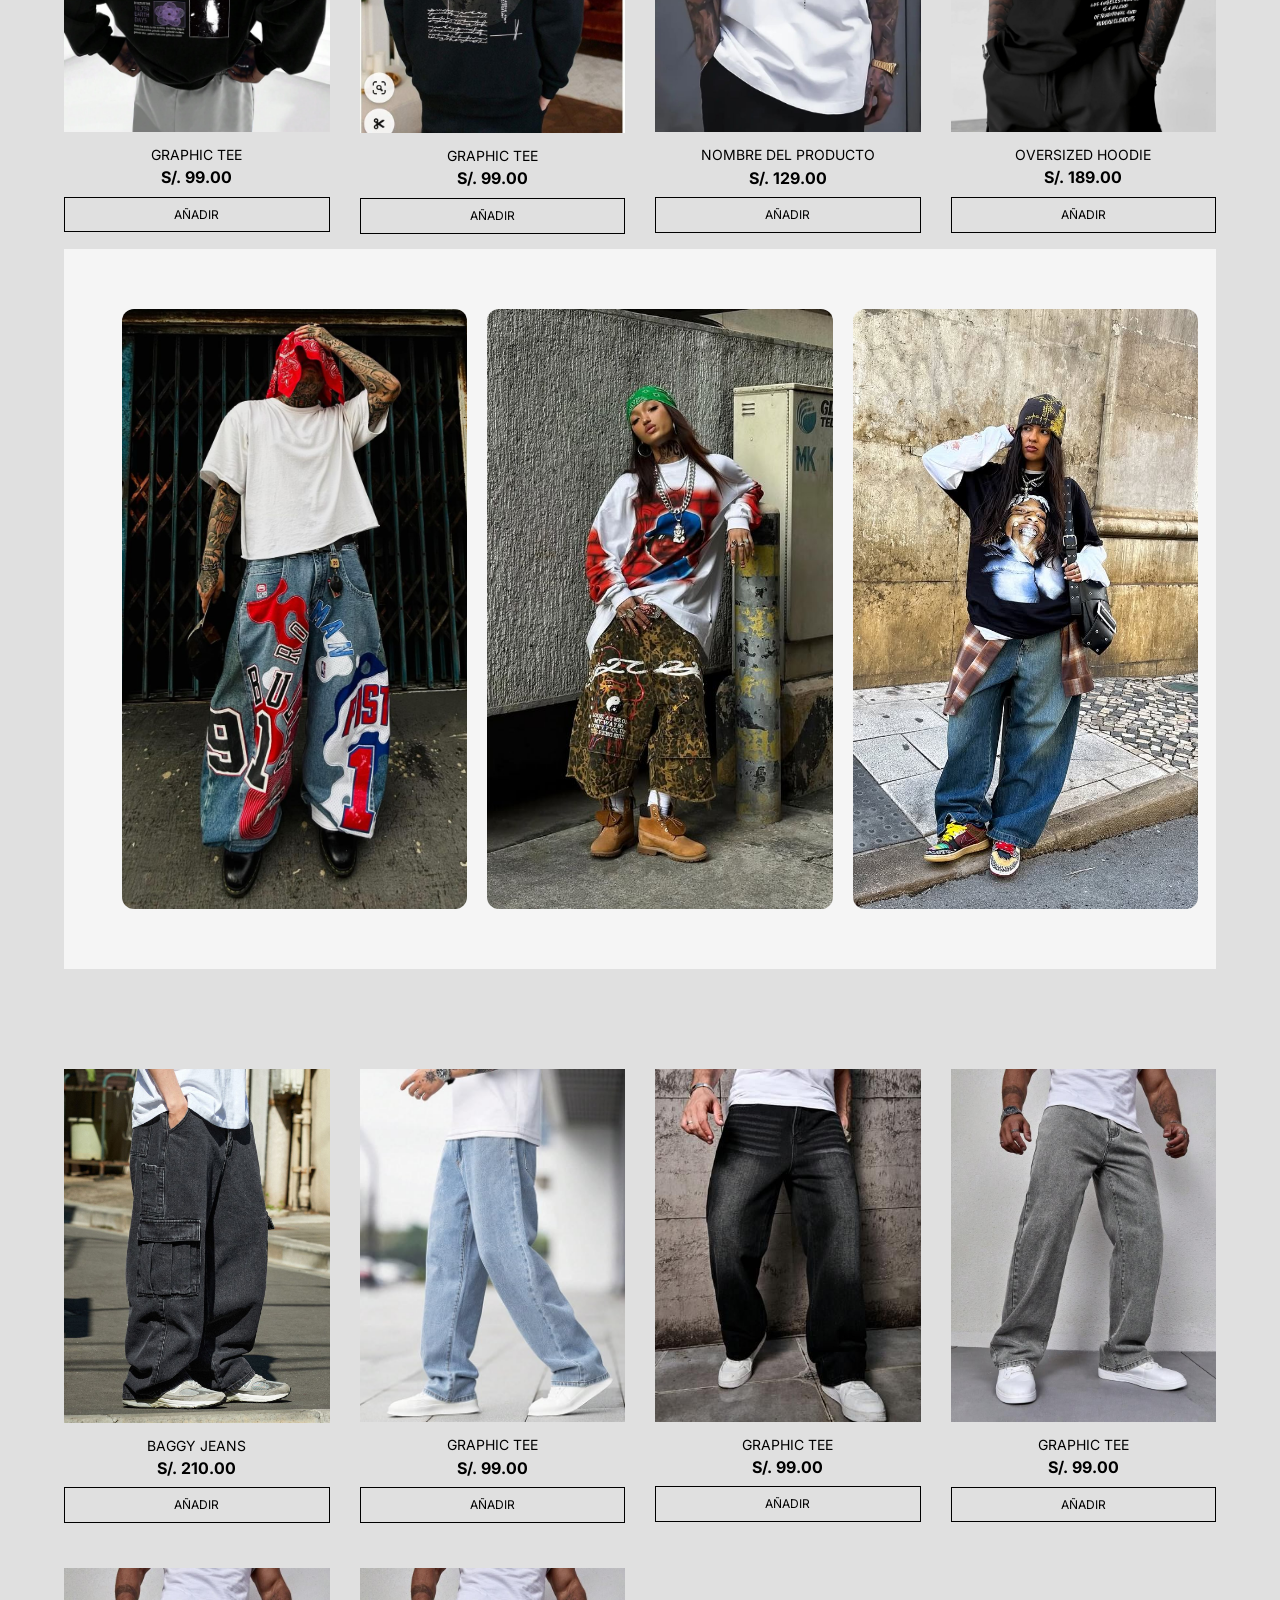
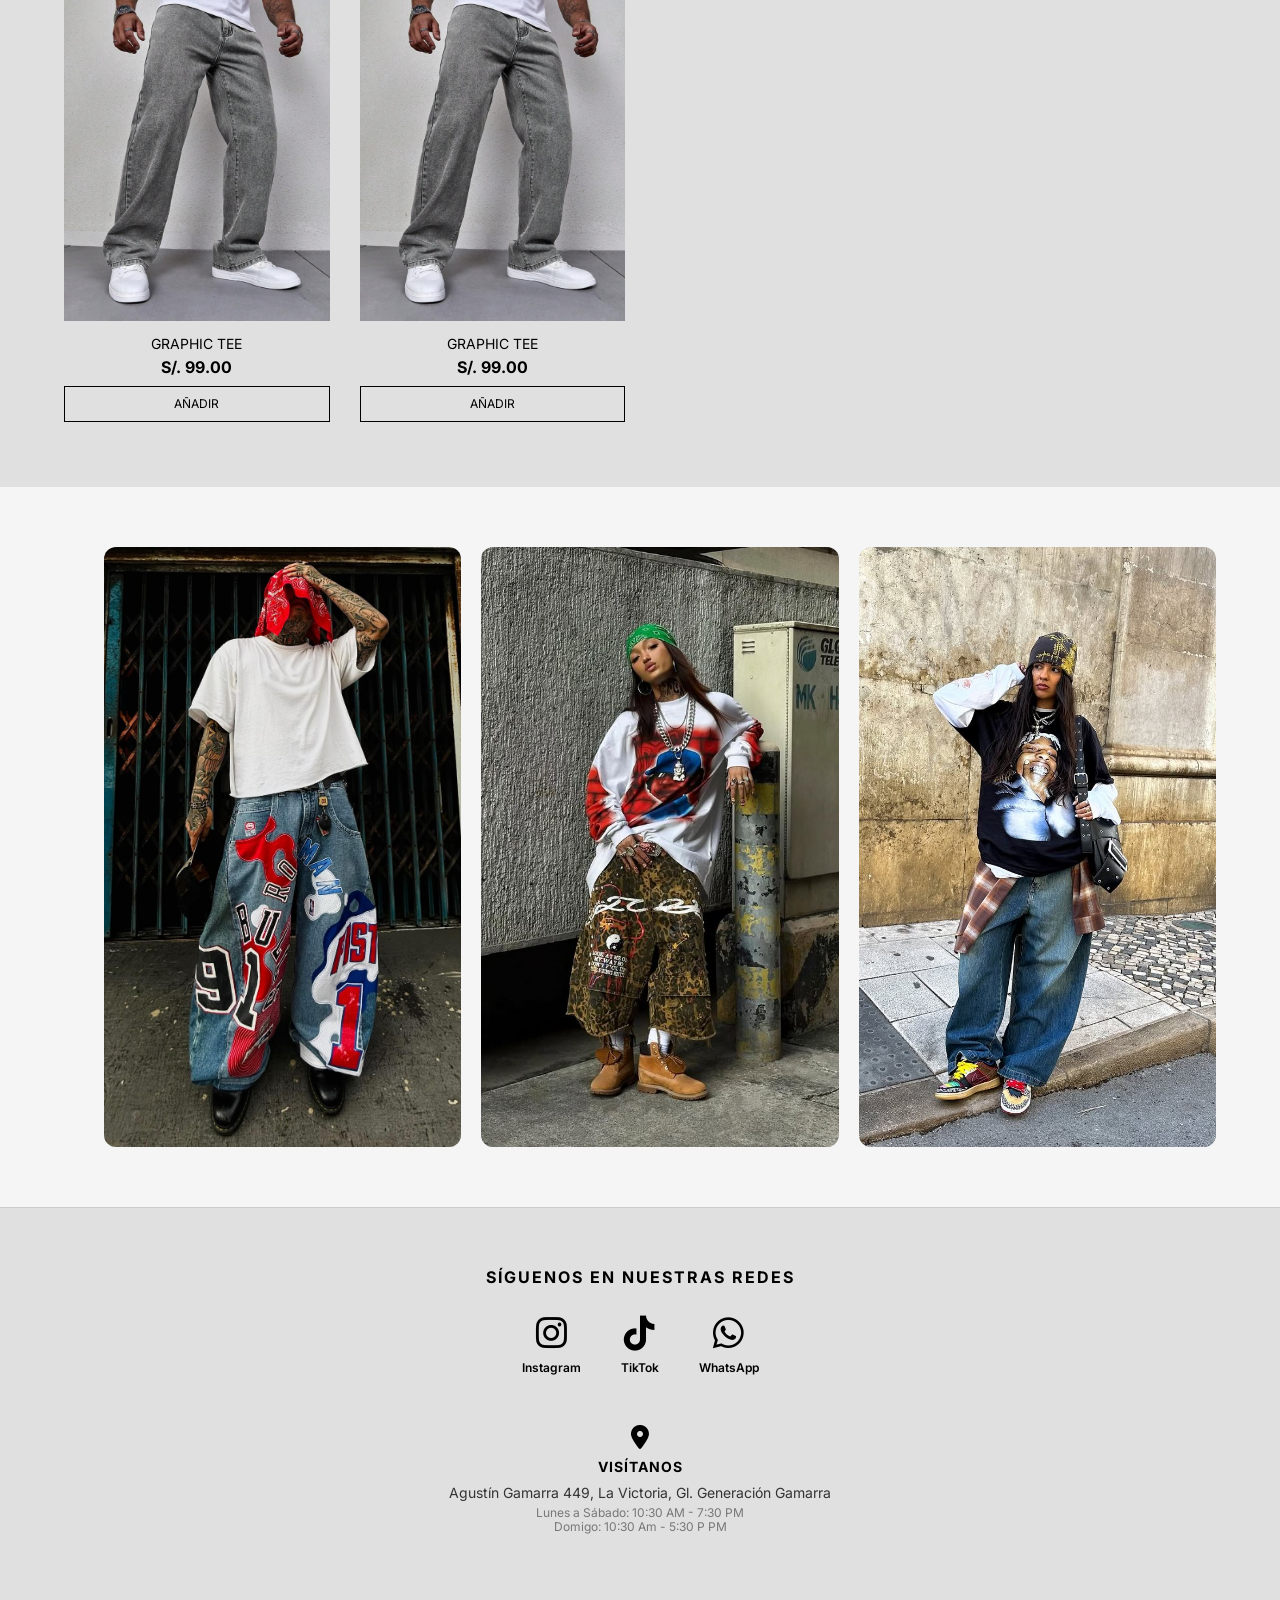
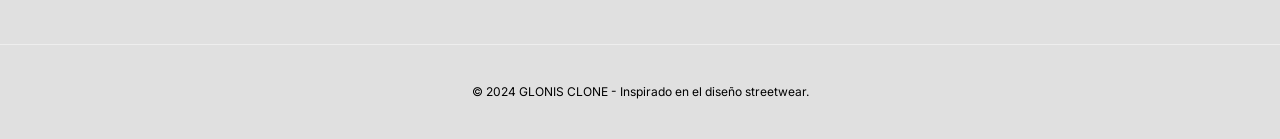
==== commit 285f7ff1: "verion 2.0" ====
--- a/index.html
+++ b/index.html
@@ -225,6 +225,63 @@
                 </div>
         </section>
 
+    <section class="contacto-section">
+        <div class="redes-sociales">
+            <h3>SÍGUENOS EN NUESTRAS REDES</h3>
+            <div class="social-icons">
+                <a href="https://www.instagram.com/numaurban?igsh=azd2bmtiMHYwZzdn" target="_blank" class="icon-ig">
+                    <i class="fa-brands fa-instagram"></i>
+                    <span>Instagram</span>
+                </a>
+                <a href="https://www.tiktok.com/@numaurban" target="_blank" class="icon-tk">
+                    <i class="fa-brands fa-tiktok"></i>
+                    <span>TikTok</span>
+                </a>
+                <a href="https://wa.me/51900006426" target="_blank" class="icon-ws">
+                    <i class="fa-brands fa-whatsapp"></i>
+                    <span>WhatsApp</span>
+                </a>
+            </div>
+        </div>
+
+        <div class="direccion-block">
+            <i class="fa-solid fa-location-dot"></i>
+            <h4>VISÍTANOS</h4>
+            <p>Agustín Gamarra 449, La Victoria, Gl. Generación Gamarra</p>
+            <p class="horario">Lunes a Sábado: 10:30 AM - 7:30 PM <br> Domigo: 10:30 Am - 5:30 P PM</p>
+        </div>
+    </section>
+            <!-- Estructura del Modal de Producto -->
+    <div id="product-modal" class="modal">
+        <div class="modal-content">
+            <span class="close-modal">&times;</span>
+            <div class="modal-body">
+                <!-- Lado Izquierdo: Imagen -->
+                <div class="product-view-img">
+                    <img id="modal-img" src="" alt="Producto Numa">
+                </div>
+                <!-- Lado Derecho: Info -->
+                <div class="product-view-info">
+                    <h2 id="modal-title">Nombre de la Prenda</h2>
+                    <p class="modal-price" id="modal-price">S/ 00.00</p>
+                    
+                    <div class="size-selector">
+                        <span>Tallas disponibles:</span>
+                        <div class="sizes">
+                            <button>S</button>
+                            <button>M</button>
+                            <button>L</button>
+                            <button>XL</button>
+                        </div>
+                    </div>
+
+                    <button class="btn-buy-now">COMPRAR AHORA</button>
+                    <p class="modal-desc">Algodón pesado 20/1, estampado en alta densidad. Calce Oversize.</p>
+                </div>
+            </div>
+        </div>
+    </div>
+
     <footer>
         <p>&copy; 2024 GLONIS CLONE - Inspirado en el diseño streetwear.</p>
     </footer>
--- a/css/styles.css
+++ b/css/styles.css
@@ -104,6 +104,20 @@
     cursor: pointer;
 }
 
+.cart-count {
+    font-weight: 700;
+    transition: transform 0.2s ease;
+    display: inline-block;
+    color: #000;
+}
+
+/* Estilo para que el botón se vea clickeable */
+.btn-add {
+    cursor: pointer;
+    position: relative;
+    z-index: 10; /* Para que esté sobre la card */
+}
+
 /* =========================================
    3. HERO Y CONTENIDO PRINCIPAL
    ========================================= */
@@ -139,6 +153,9 @@
 .hero-content h1 {
     font-size: 50px;
     margin-bottom: 20px;
+}
+.hero-content p {
+    margin-bottom: 10px;
 }
 
 .hero-content p {
@@ -296,9 +313,157 @@
     transition: transform 0.3s ease;
 }
 
-
-/* =========================================
-   7. RESPONSIVE DESIGN (MÓVIL)
+/* =========================================
+   7. SECCIÓN CONTACTO Y REDES
+   ========================================= */
+.contacto-section {
+    padding: 60px 5%;
+    background-color: #E0E0E0; /* Mismo fondo para limpieza */
+    text-align: center;
+    border-top: 1px solid #ccc;
+}
+
+.redes-sociales h3 {
+    font-size: 16px;
+    letter-spacing: 2px;
+    margin-bottom: 30px;
+}
+
+.social-icons {
+    display: flex;
+    justify-content: center;
+    gap: 40px;
+    margin-bottom: 50px;
+}
+
+.social-icons a {
+    text-decoration: none;
+    color: #000;
+    display: flex;
+    flex-direction: column;
+    align-items: center;
+    gap: 10px;
+    transition: 0.3s;
+}
+
+.social-icons i {
+    font-size: 35px;
+}
+
+.social-icons span {
+    font-size: 12px;
+    font-weight: 600;
+}
+
+/* Efectos Hover */
+.icon-ig:hover { color: #E1306C; transform: translateY(-5px); }
+.icon-ws:hover { color: #25D366; transform: translateY(-5px); }
+
+/* Bloque Dirección */
+.direccion-block {
+    max-width: 400px;
+    margin: 0 auto;
+}
+
+.direccion-block i {
+    font-size: 24px;
+    margin-bottom: 10px;
+}
+
+.direccion-block h4 {
+    font-size: 14px;
+    letter-spacing: 1px;
+    margin-bottom: 10px;
+}
+
+.direccion-block p {
+    font-size: 14px;
+    color: #333;
+}
+
+.direccion-block .horario {
+    font-size: 12px;
+    color: #777;
+    margin-top: 5px;
+}
+
+.icon-tk:hover { 
+    color: #ff0050; /* El color representativo de TikTok */
+    transform: translateY(-5px); 
+}
+
+/* Ajuste Móvil */
+@media (max-width: 600px) {
+    .social-icons {
+        gap: 60px;
+    }
+    
+    .contacto-section {
+        padding: 40px 5%;
+    }
+}
+
+/* VENTANA MODAL */
+.modal {
+    display: none; 
+    position: fixed;
+    z-index: 2000;
+    top: 0; left: 0;
+    width: 100%; height: 100%;
+    background-color: rgba(0,0,0,0.8);
+    align-items: center;
+    justify-content: center;
+}
+
+.modal-content {
+    background-color: #E0E0E0;
+    width: 90%;
+    max-width: 800px;
+    position: relative;
+    border-radius: 8px;
+    padding: 20px;
+}
+
+.close-modal {
+    position: absolute;
+    top: 15px; right: 20px;
+    font-size: 30px;
+    cursor: pointer;
+}
+
+.modal-body {
+    display: flex;
+    gap: 30px;
+}
+
+.product-view-img { width: 50%; }
+.product-view-img img { width: 100%; border-radius: 5px; }
+
+.product-view-info { width: 50%; display: flex; flex-direction: column; justify-content: center; }
+
+.modal-price { font-weight: 700; font-size: 24px; margin: 10px 0; }
+
+.size-selector { margin: 20px 0; }
+.sizes { display: flex; gap: 10px; margin-top: 10px; }
+.sizes button {
+    padding: 8px 15px;
+    border: 1px solid #000;
+    background: transparent;
+    cursor: pointer;
+    transition: 0.3s;
+}
+.sizes button:hover { background: #000; color: #fff; }
+
+.btn-buy-now {
+    background: #000; color: #fff;
+    padding: 15px; border: none;
+    font-weight: 700; cursor: pointer;
+    margin-top: 20px;
+}
+
+
+/* =========================================
+   8. RESPONSIVE DESIGN (MÓVIL)
    ========================================= */
 @media (max-width: 600px) {
     
@@ -391,4 +556,9 @@
         object-fit: cover;
         border-radius: 8px;
     }
+    .social-icons {
+        gap: 30px; 
+    }
+    .modal-body { flex-direction: column; }
+    .product-view-img, .product-view-info { width: 100%; }
 }
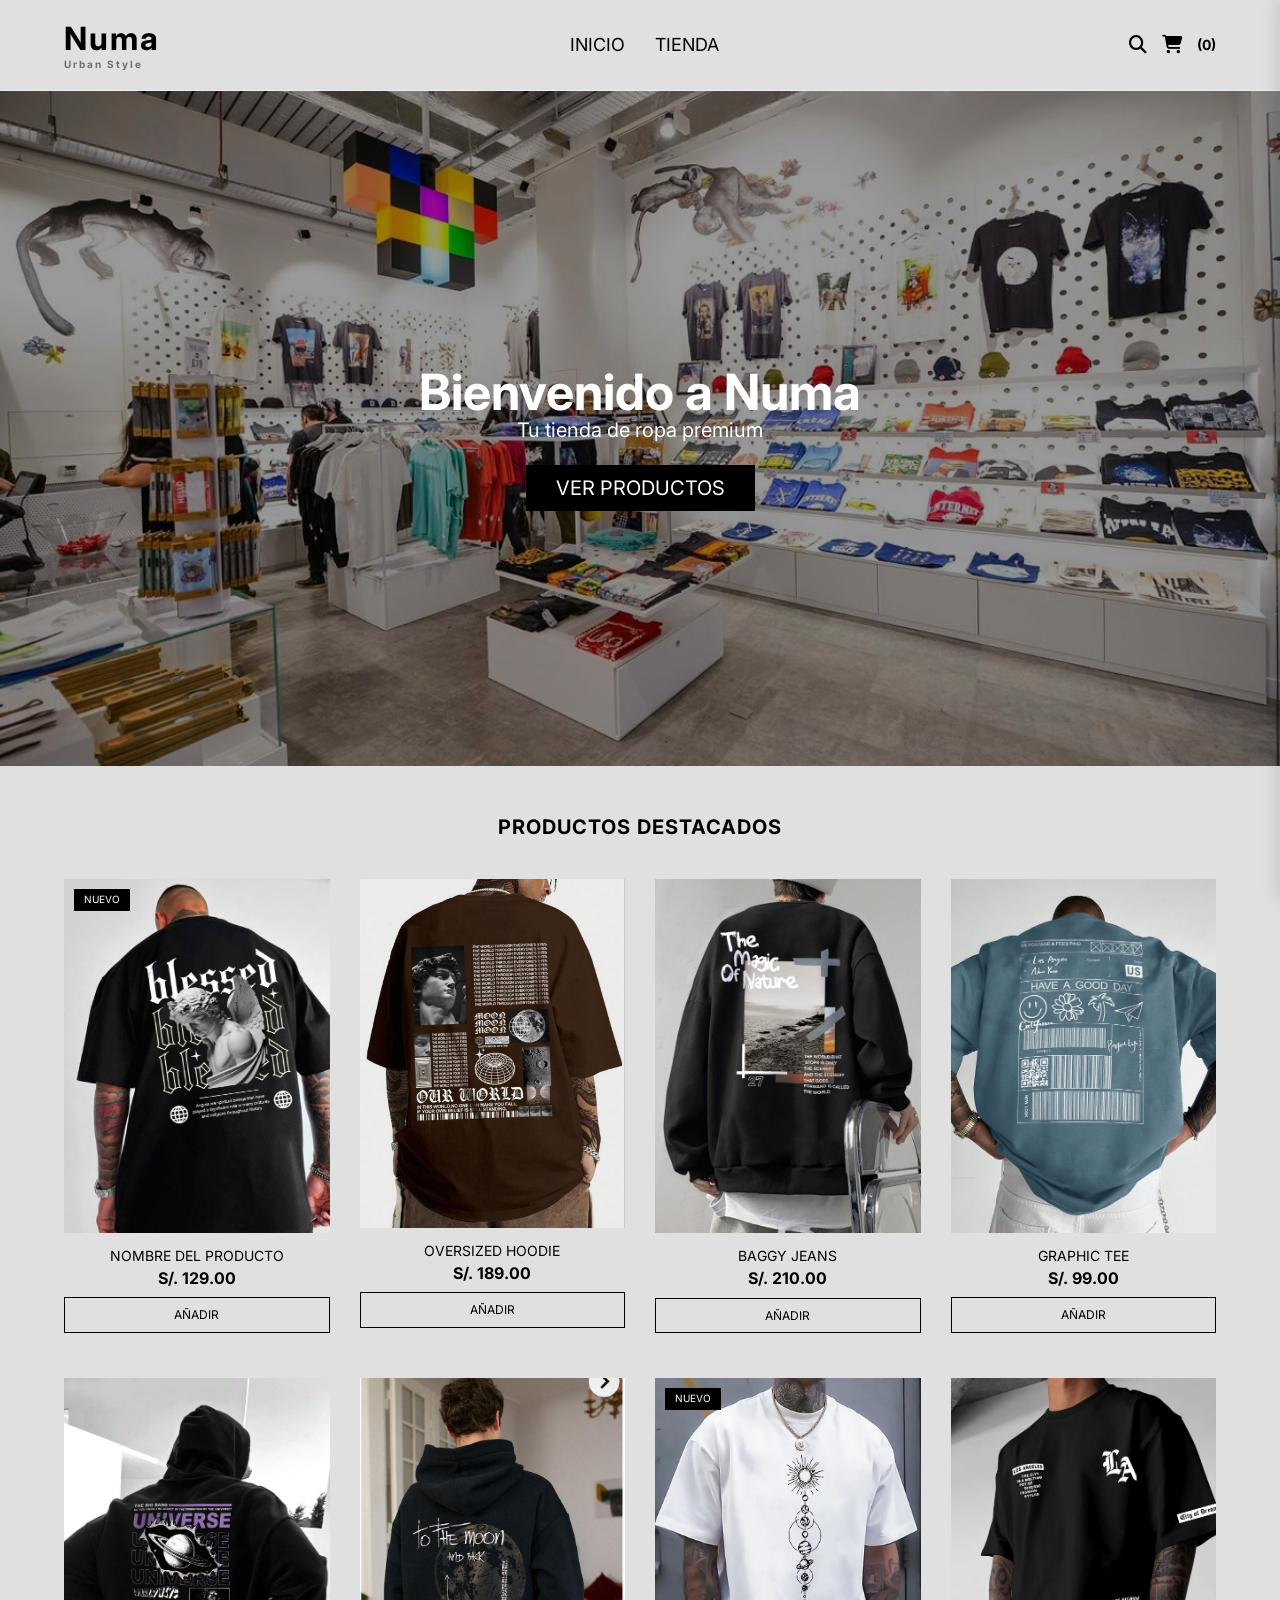
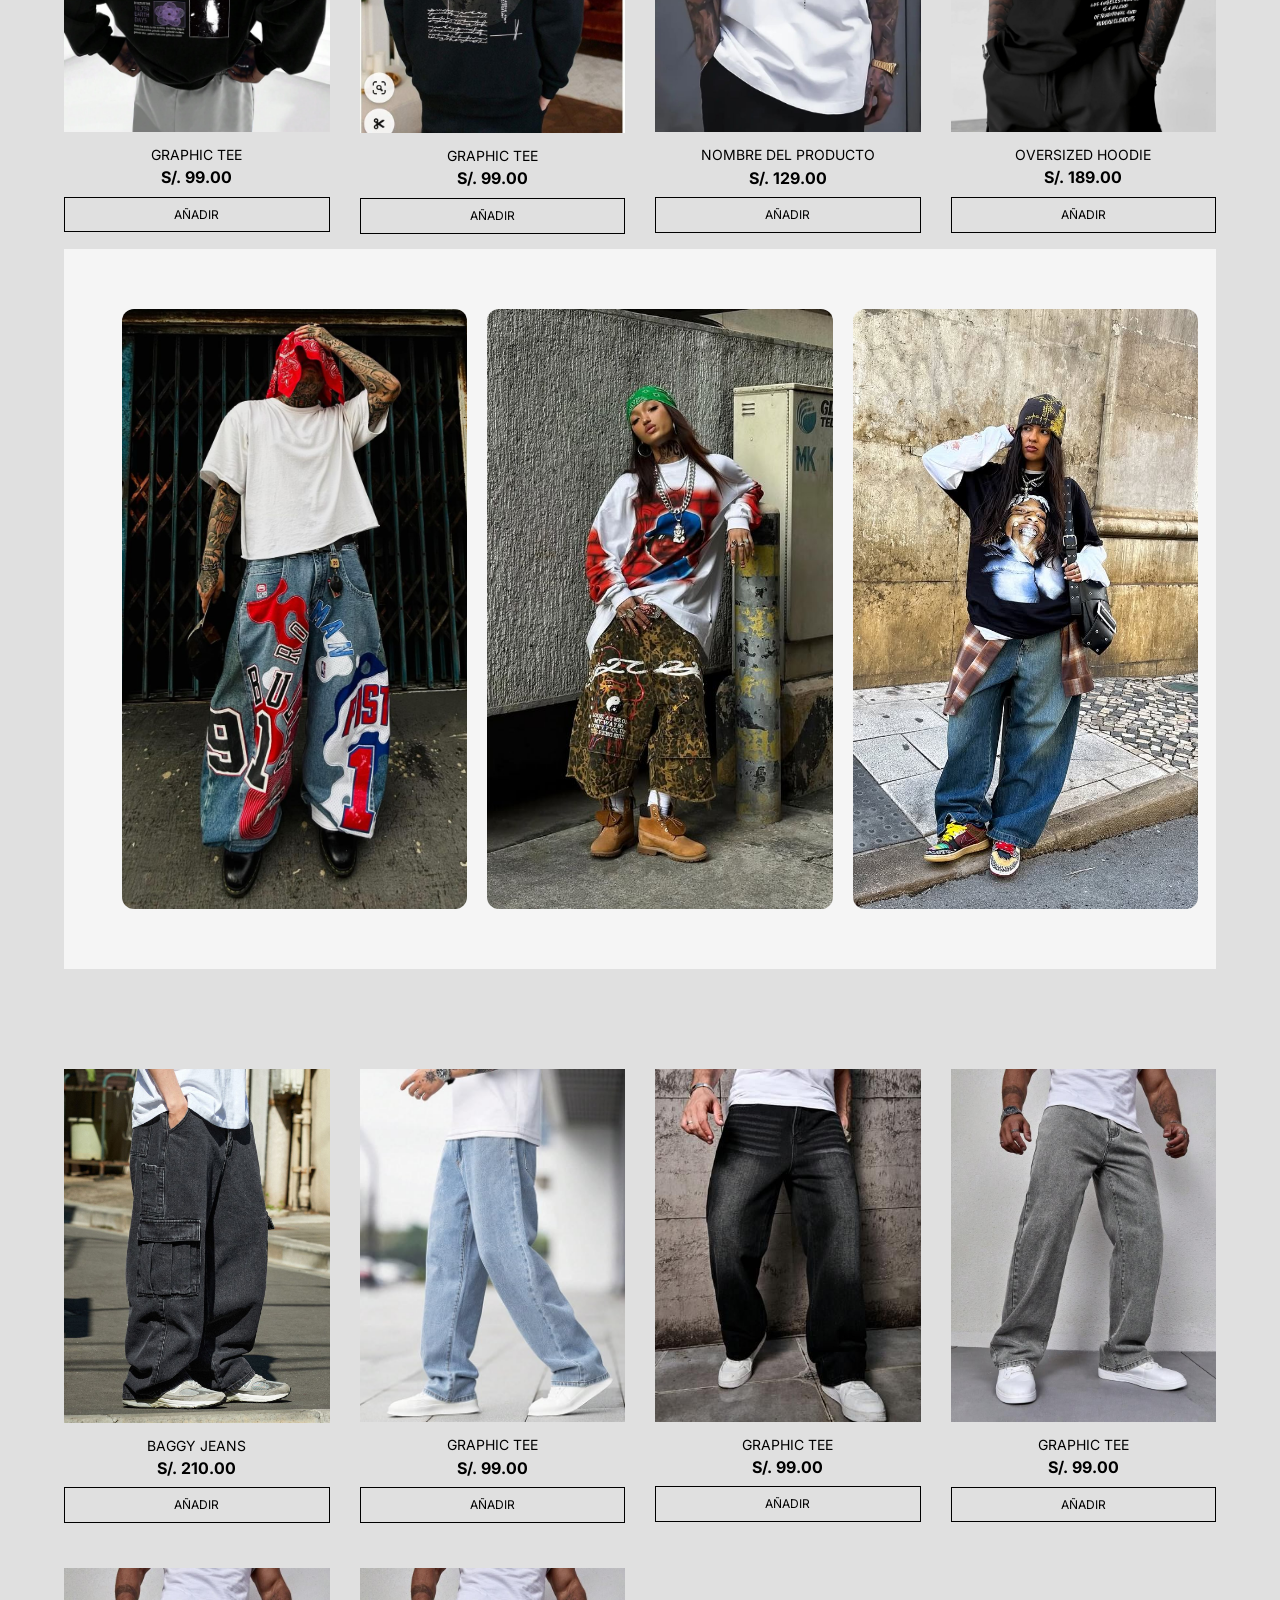
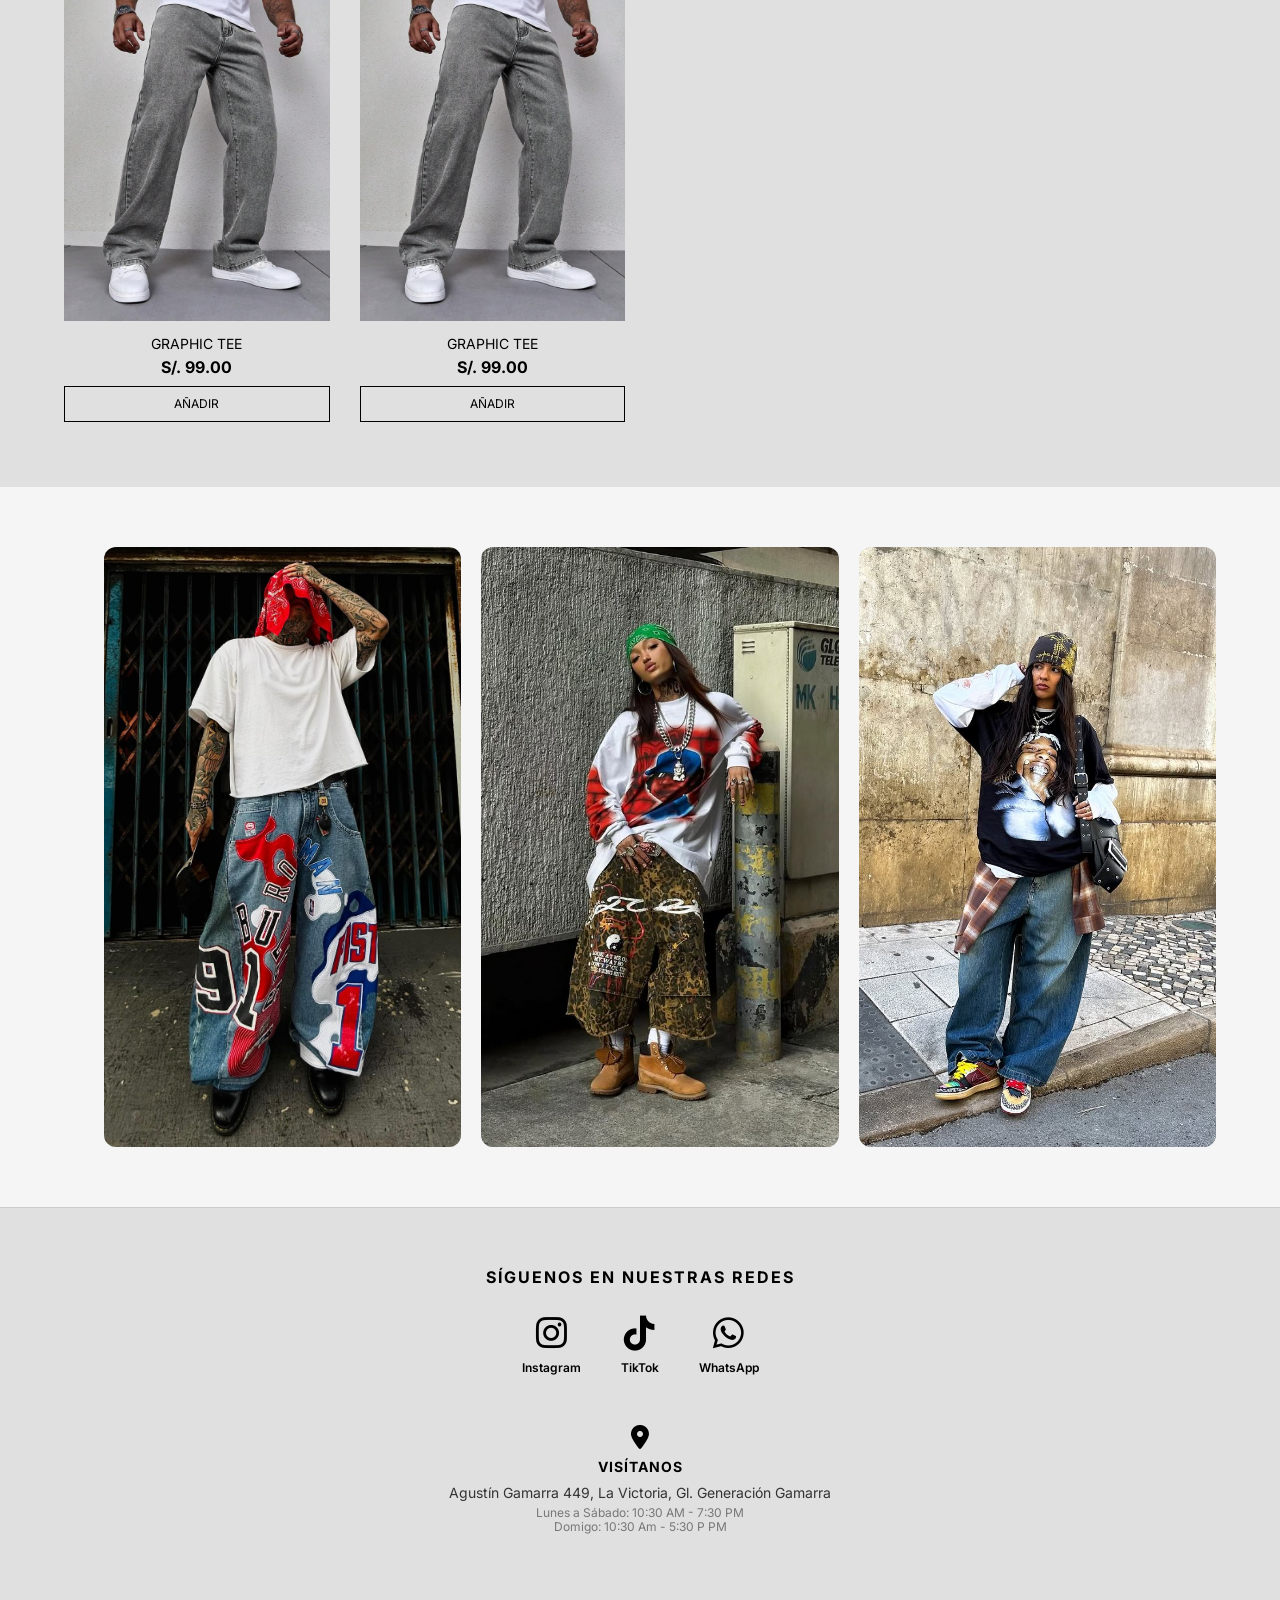
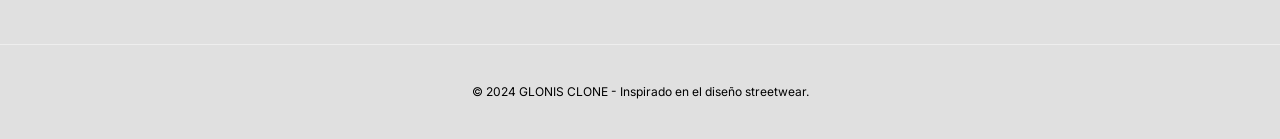
==== commit 6acf20d1: "version 2.1" ====
--- a/index.html
+++ b/index.html
@@ -251,6 +251,11 @@
             <p class="horario">Lunes a Sábado: 10:30 AM - 7:30 PM <br> Domigo: 10:30 Am - 5:30 P PM</p>
         </div>
     </section>
+
+    <footer>
+        <p>&copy; 2024 GLONIS CLONE - Inspirado en el diseño streetwear.</p>
+    </footer>
+
             <!-- Estructura del Modal de Producto -->
     <div id="product-modal" class="modal">
         <div class="modal-content">
@@ -268,23 +273,44 @@
                     <div class="size-selector">
                         <span>Tallas disponibles:</span>
                         <div class="sizes">
-                            <button>S</button>
-                            <button>M</button>
-                            <button>L</button>
-                            <button>XL</button>
+                            <button class="size-btn">S</button>
+                            <button class="size-btn">M</button>
+                            <button class="size-btn">L</button>
+                            <button class="size-btn">XL</button>
                         </div>
                     </div>
 
-                    <button class="btn-buy-now">COMPRAR AHORA</button>
+                    <a href="#" id="modal-wa-btn" target="_blank" class="btn-wa-modal">
+                        <i class="fa-brands fa-whatsapp"></i> PEDIR POR WHATSAPP
+                    </a>
                     <p class="modal-desc">Algodón pesado 20/1, estampado en alta densidad. Calce Oversize.</p>
                 </div>
             </div>
         </div>
     </div>
-
-    <footer>
-        <p>&copy; 2024 GLONIS CLONE - Inspirado en el diseño streetwear.</p>
-    </footer>
+    
+ 
+        <!-- Carrito Lateral -->
+    <div id="side-cart" class="side-cart">
+        <div class="cart-header">
+            <h3>TU PEDIDO</h3>
+            <span class="close-cart">&times;</span>
+        </div>
+        
+        <div id="cart-items-container" class="cart-items">
+            <!-- Aquí se cargarán los productos con JS -->
+            <p class="empty-msg">Tu carrito está vacío.</p>
+        </div>
+
+        <div class="cart-footer">
+            <div class="total-block">
+                <span>TOTAL:</span>
+                <span id="cart-total">S/ 0.00</span>
+            </div>
+            <button id="checkout-btn" class="btn-checkout">PEDIR POR WHATSAPP</button>
+        </div>
+    </div>
+
     <script src="js/script.js"></script>
 </body>
 </html>
--- a/css/styles.css
+++ b/css/styles.css
@@ -392,6 +392,128 @@
     transform: translateY(-5px); 
 }
 
+/* --- CARRITO LATERAL --- */
+.side-cart {
+    position: fixed;
+    top: 0;
+    right: 0;
+    width: 350px;
+    height: 100%;
+    background: #fff;
+    z-index: 2000;
+    box-shadow: -5px 0 15px rgba(0,0,0,0.1);
+    display: flex;
+    flex-direction: column;
+    transform: translateX(100%); /* Escondido */
+    transition: transform 0.3s ease-in-out;
+}
+
+.side-cart.active {
+    transform: translateX(0); /* Visible */
+}
+
+.cart-header {
+    padding: 20px;
+    border-bottom: 1px solid #eee;
+    display: flex;
+    justify-content: space-between;
+    align-items: center;
+}
+
+.cart-items {
+    flex: 1;
+    overflow-y: auto;
+    padding: 20px;
+    position: relative;
+}
+
+/* Estilo de cada producto en el carrito */
+.cart-item {
+    display: flex;
+    gap: 15px;
+    margin-bottom: 20px;
+    align-items: center;
+    border-bottom: 1px solid #f9f9f9;
+    padding-bottom: 10px;
+}
+
+.cart-item img { width: 60px; height: 70px; object-fit: cover; }
+.cart-item-info h4 { font-size: 14px; margin-bottom: 5px; }
+.cart-item-info p { font-weight: bold; }
+
+.cart-footer {
+    padding: 20px;
+    border-top: 1px solid #eee;
+    background: #f9f9f9;
+}
+
+.total-block {
+    display: flex;
+    justify-content: space-between;
+    font-weight: bold;
+    font-size: 18px;
+    margin-bottom: 20px;
+}
+
+.btn-checkout {
+    width: 100%;
+    padding: 15px;
+    background: #000;
+    color: #fff;
+    border: none;
+    font-weight: bold;
+    cursor: pointer;
+}
+
+.cart-count {
+    cursor: pointer;
+}
+
+/* --- BOTÓN ELIMINAR PRENDA --- */
+
+.remove-item {
+    cursor: pointer;
+    font-size: 20px;
+    font-weight: bold;
+    color: #999;
+    padding: 5px;
+    transition: 0.2s;
+    margin-left: auto; /* La empuja a la derecha */
+}
+
+.remove-item:hover {
+    color: #ff0000; /* Se pone roja al querer borrar */
+    transform: scale(1.2);
+}
+
+.empty-msg {
+    text-align: center;
+    color: #777;
+    margin-top: 50px;
+    font-size: 14px;
+}
+
+/* Estado normal del botón de talla */
+.size-btn {
+    padding: 10px 15px;
+    border: 1px solid #000;
+    background: transparent;
+    cursor: pointer;
+    transition: all 0.3s ease;
+    font-weight: bold;
+}
+
+/* ESTADO MARCADO (Cuando haces clic) */
+.size-btn.active {
+    background-color: #000;
+    color: #fff;
+    transform: scale(1.1); /* Un pequeño salto para que se note el clic */
+}
+
+@media (max-width: 400px) {
+    .side-cart { width: 100%; }
+}
+
 /* Ajuste Móvil */
 @media (max-width: 600px) {
     .social-icons {
@@ -454,11 +576,32 @@
 }
 .sizes button:hover { background: #000; color: #fff; }
 
-.btn-buy-now {
-    background: #000; color: #fff;
-    padding: 15px; border: none;
-    font-weight: 700; cursor: pointer;
+.btn-wa-modal {
+    display: flex; /* Para centrar el icono y el texto */
+    align-items: center;
+    justify-content: center;
+    gap: 10px; /* Espacio entre el icono y el texto */
+    
+    width: 100%; /* Ocupa todo el ancho */
+    padding: 15px;
     margin-top: 20px;
+    margin-bottom: 10px; /* Un poco de aire abajo */
+    
+    background-color: #25D366; /* Verde WhatsApp oficial */
+    color: #fff;
+    
+    text-decoration: none; /* Quitamos el subrayado */
+    font-weight: 700;
+    text-transform: uppercase; 
+    
+    border: none;
+    cursor: pointer;
+    transition: all 0.3s ease;
+}
+
+.btn-wa-modal:hover {
+    background-color: #128C7E; /* Verde más oscuro al pasar el mouse */
+    transform: translateY(-2px); /* Un pequeño salto */
 }
 
 
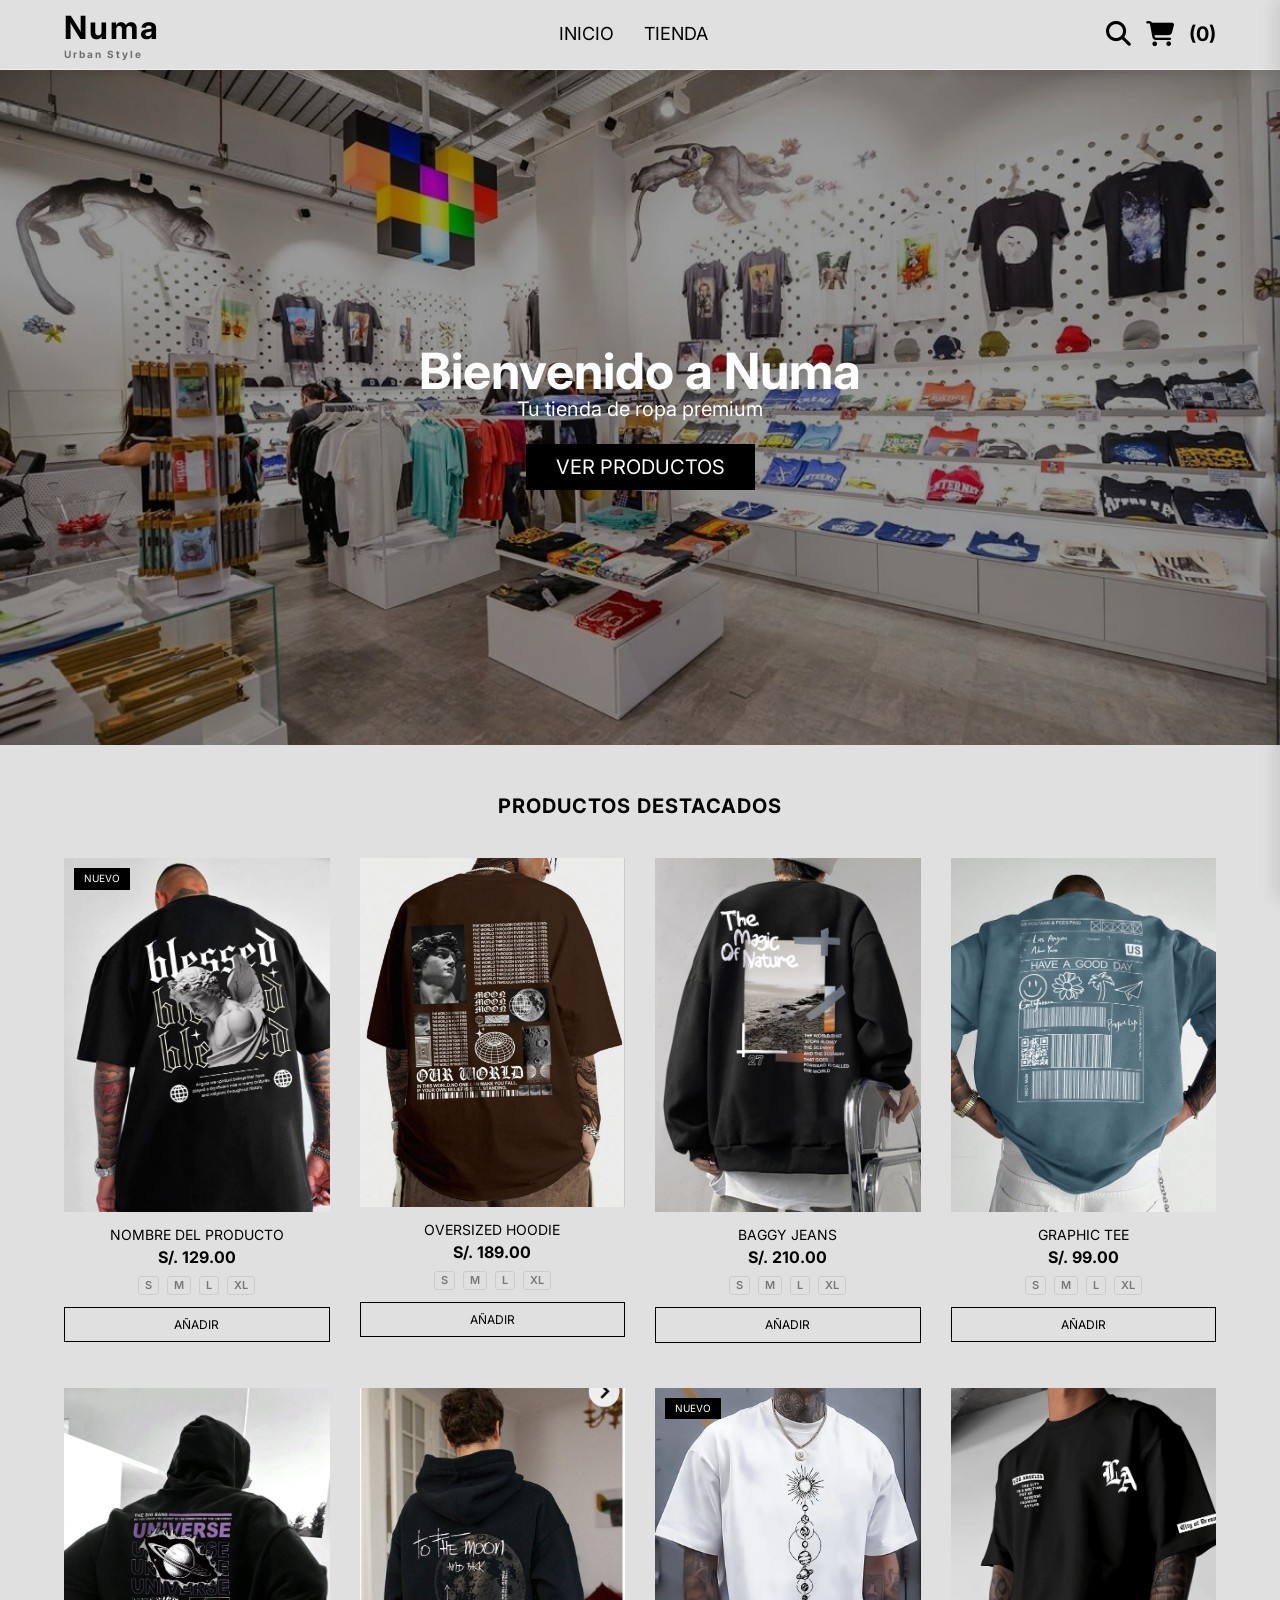
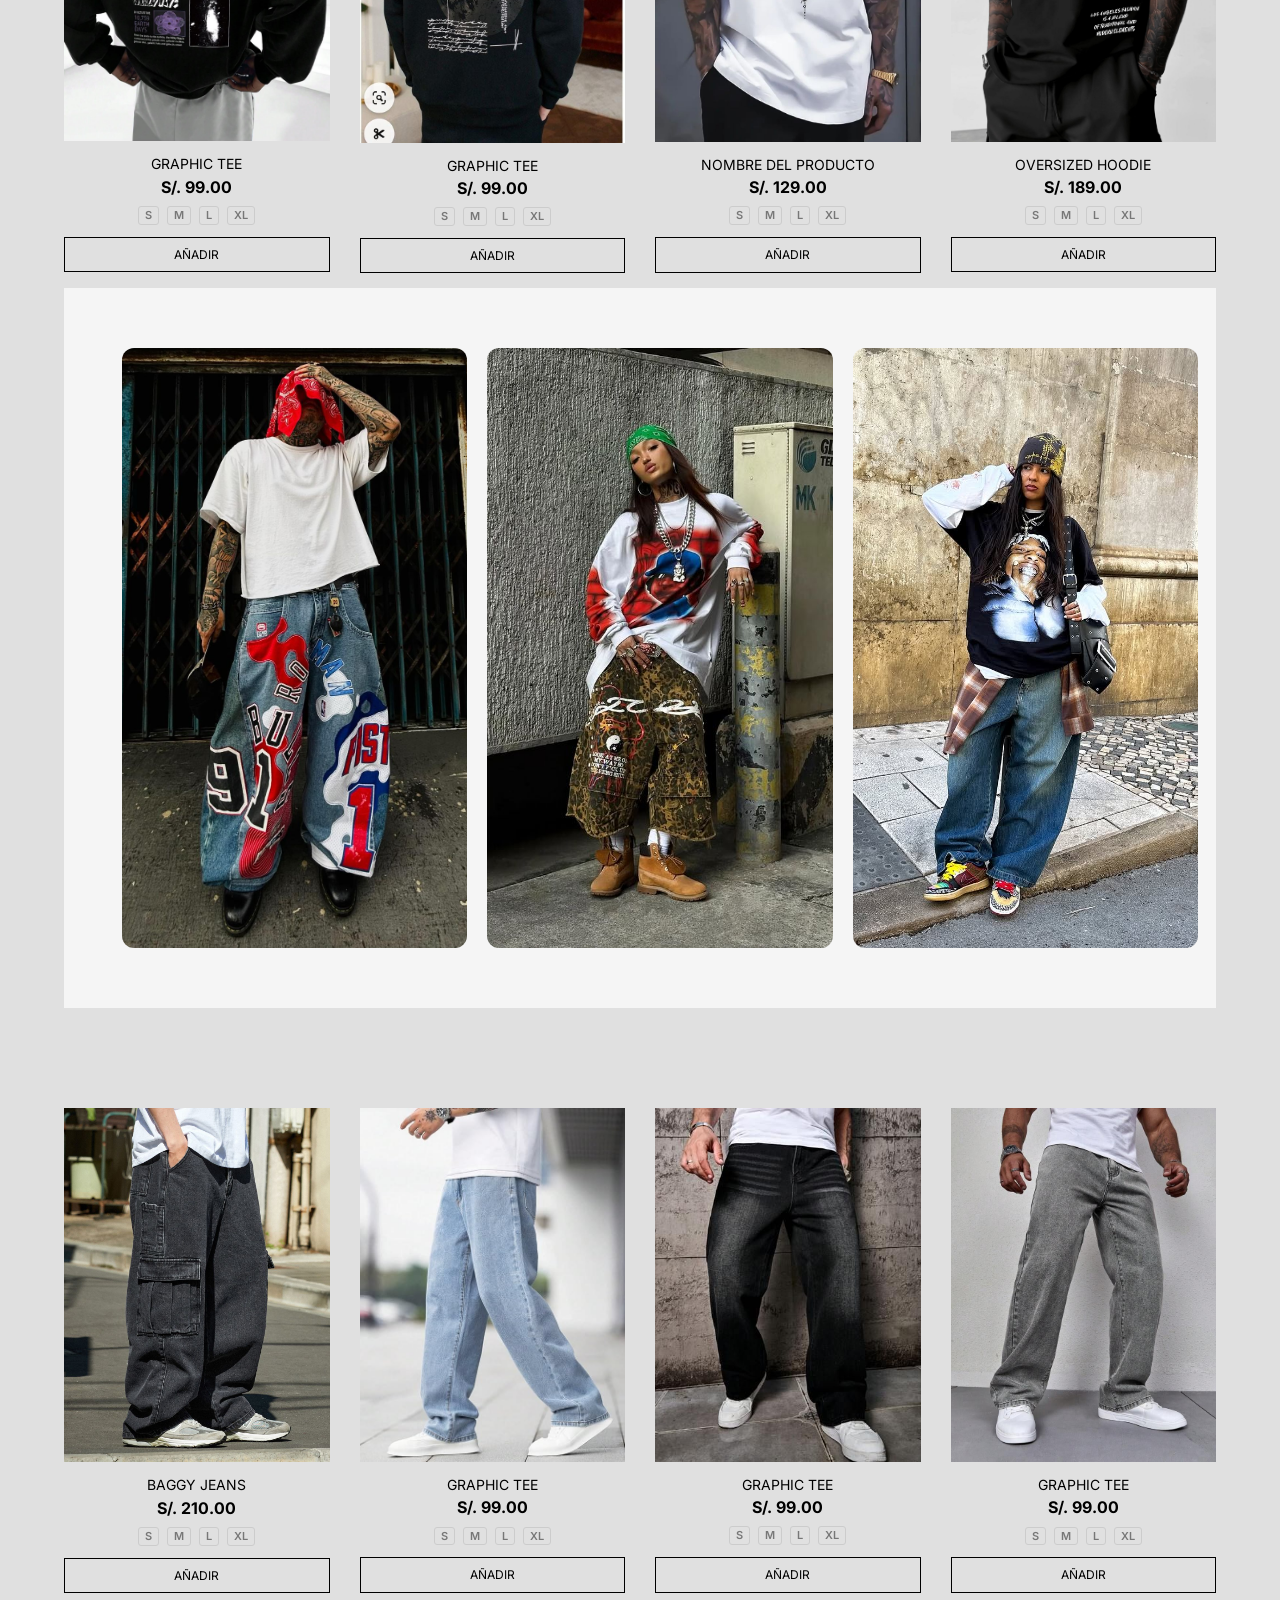
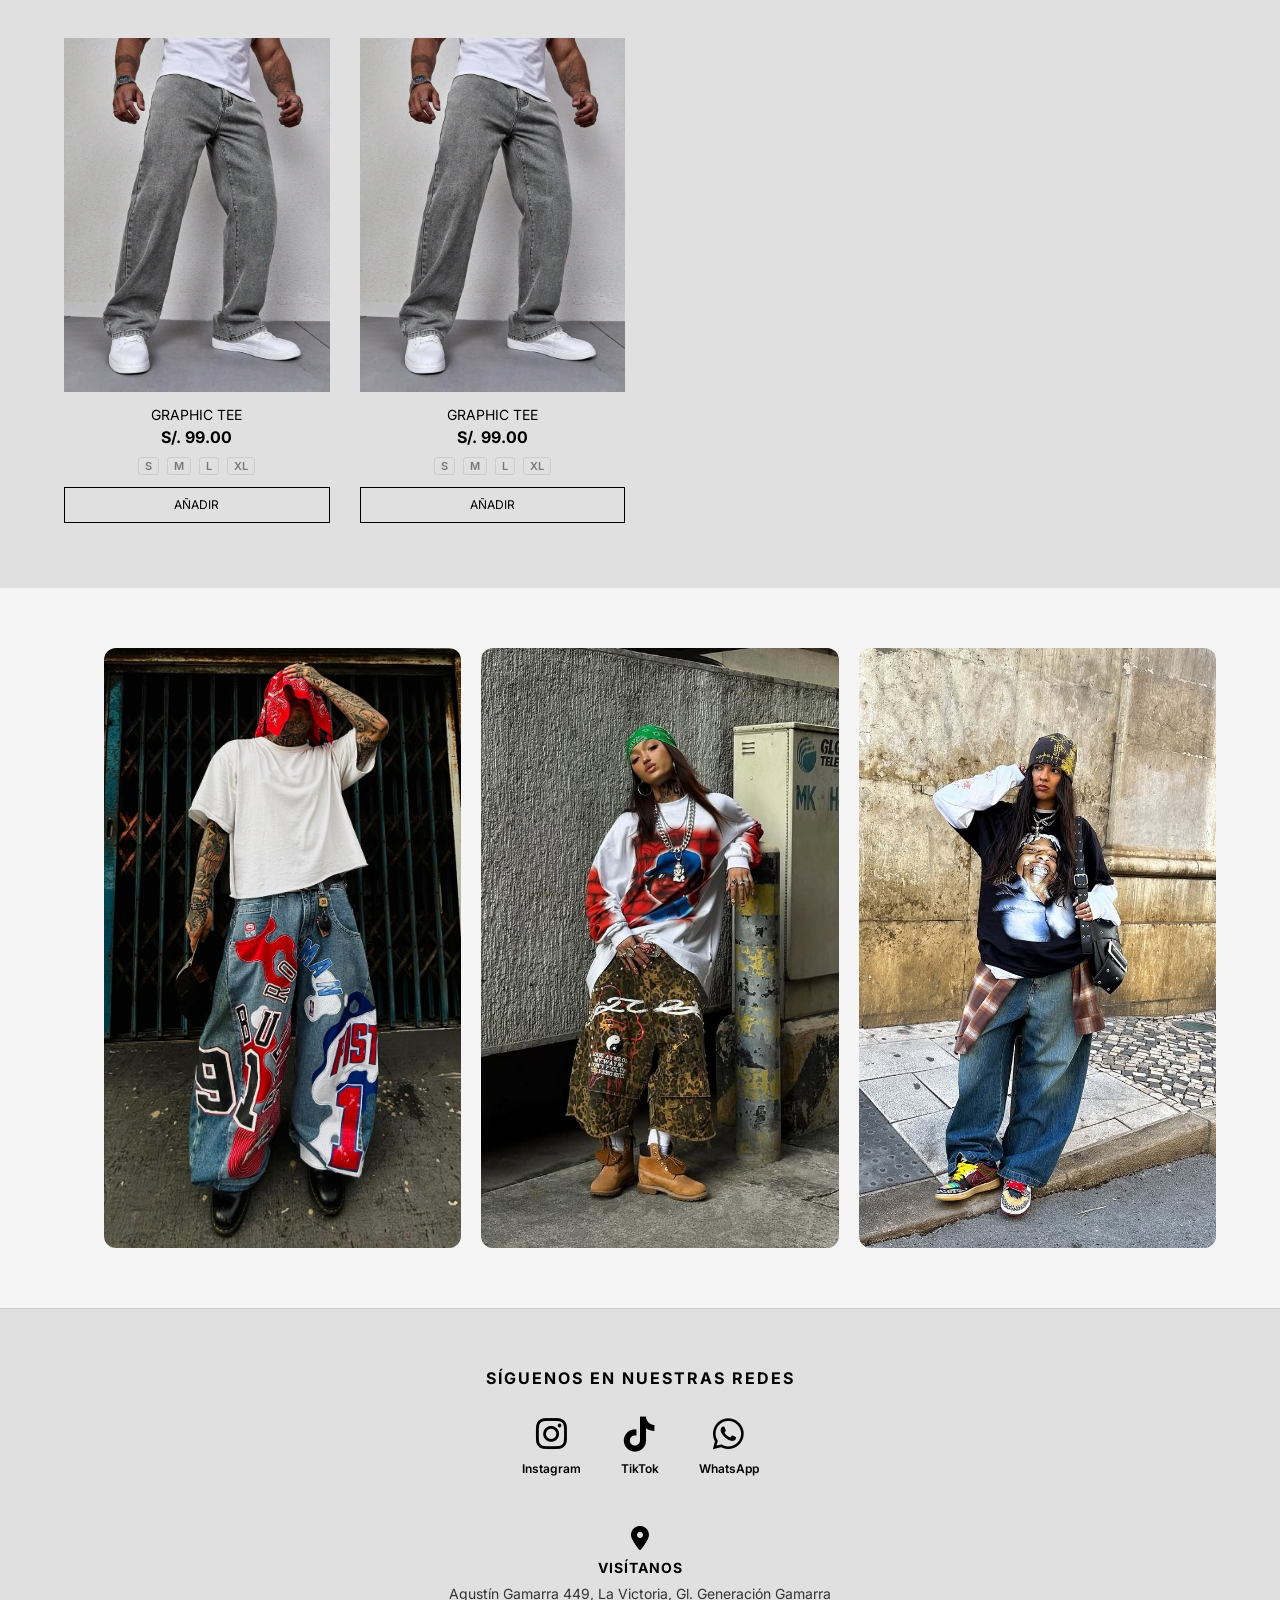
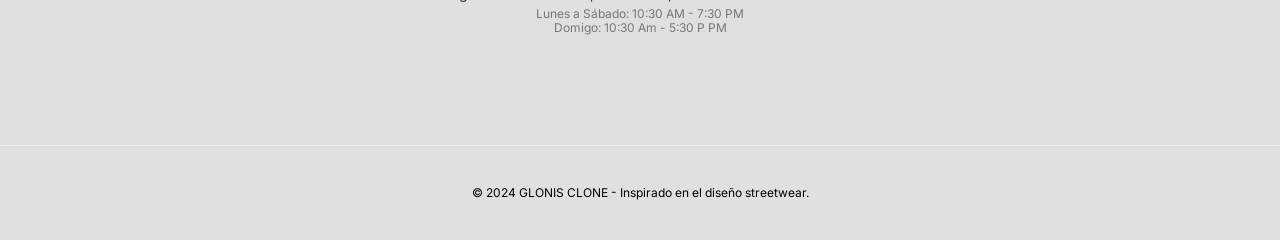
==== commit 0a4b2b64: "version 2.2" ====
--- a/index.html
+++ b/index.html
@@ -55,6 +55,12 @@
                 <div class="product-info">
                     <h3>NOMBRE DEL PRODUCTO</h3>
                     <p class="price">S/. 129.00</p>
+                    <div class="card-sizes">
+                        <span>S</span>
+                        <span>M</span>
+                        <span>L</span>
+                        <span>XL</span>
+                    </div>
                     <button class="btn-add">AÑADIR</button>
                 </div>
             </div>
@@ -66,6 +72,12 @@
                 <div class="product-info">
                     <h3>OVERSIZED HOODIE</h3>
                     <p class="price">S/. 189.00</p>
+                    <div class="card-sizes">
+                        <span>S</span>
+                        <span>M</span>
+                        <span>L</span>
+                        <span>XL</span>
+                    </div>
                     <button class="btn-add">AÑADIR</button>
                 </div>
             </div>
@@ -77,6 +89,12 @@
                 <div class="product-info">
                     <h3>BAGGY JEANS</h3>
                     <p class="price">S/. 210.00</p>
+                    <div class="card-sizes">
+                        <span>S</span>
+                        <span>M</span>
+                        <span>L</span>
+                        <span>XL</span>
+                    </div>
                     <button class="btn-add">AÑADIR</button>
                 </div>
             </div>
@@ -88,6 +106,12 @@
                 <div class="product-info">
                     <h3>GRAPHIC TEE</h3>
                     <p class="price">S/. 99.00</p>
+                    <div class="card-sizes">
+                        <span>S</span>
+                        <span>M</span>
+                        <span>L</span>
+                        <span>XL</span>
+                    </div>
                     <button class="btn-add">AÑADIR</button>
                 </div>
             </div>
@@ -99,6 +123,12 @@
                 <div class="product-info">
                     <h3>GRAPHIC TEE</h3>
                     <p class="price">S/. 99.00</p>
+                    <div class="card-sizes">
+                        <span>S</span>
+                        <span>M</span>
+                        <span>L</span>
+                        <span>XL</span>
+                    </div>
                     <button class="btn-add">AÑADIR</button>
                 </div>
             </div>
@@ -110,6 +140,12 @@
                 <div class="product-info">
                     <h3>GRAPHIC TEE</h3>
                     <p class="price">S/. 99.00</p>
+                    <div class="card-sizes">
+                        <span>S</span>
+                        <span>M</span>
+                        <span>L</span>
+                        <span>XL</span>
+                    </div>
                     <button class="btn-add">AÑADIR</button>
                 </div>
             </div>
@@ -122,6 +158,12 @@
                 <div class="product-info">
                     <h3>NOMBRE DEL PRODUCTO</h3>
                     <p class="price">S/. 129.00</p>
+                    <div class="card-sizes">
+                        <span>S</span>
+                        <span>M</span>
+                        <span>L</span>
+                        <span>XL</span>
+                    </div>
                     <button class="btn-add">AÑADIR</button>
                 </div>
             </div>
@@ -133,6 +175,12 @@
                 <div class="product-info">
                     <h3>OVERSIZED HOODIE</h3>
                     <p class="price">S/. 189.00</p>
+                    <div class="card-sizes">
+                        <span>S</span>
+                        <span>M</span>
+                        <span>L</span>
+                        <span>XL</span>
+                    </div>
                     <button class="btn-add">AÑADIR</button>
                 </div>
             </div>
@@ -155,6 +203,12 @@
                     <div class="product-info">
                         <h3>BAGGY JEANS</h3>
                         <p class="price">S/. 210.00</p>
+                        <div class="card-sizes">
+                            <span>S</span>
+                            <span>M</span>
+                            <span>L</span>
+                            <span>XL</span>
+                        </div>
                         <button class="btn-add">AÑADIR</button>
                     </div>
                 </div>
@@ -166,6 +220,12 @@
                     <div class="product-info">
                         <h3>GRAPHIC TEE</h3>
                         <p class="price">S/. 99.00</p>
+                        <div class="card-sizes">
+                            <span>S</span>
+                            <span>M</span>
+                            <span>L</span>
+                            <span>XL</span>
+                        </div>
                         <button class="btn-add">AÑADIR</button>
                     </div>
                 </div>
@@ -177,6 +237,12 @@
                     <div class="product-info">
                         <h3>GRAPHIC TEE</h3>
                         <p class="price">S/. 99.00</p>
+                        <div class="card-sizes">
+                            <span>S</span>
+                            <span>M</span>
+                            <span>L</span>
+                            <span>XL</span>
+                        </div>
                         <button class="btn-add">AÑADIR</button>
                     </div>
                 </div>
@@ -188,6 +254,12 @@
                     <div class="product-info">
                         <h3>GRAPHIC TEE</h3>
                         <p class="price">S/. 99.00</p>
+                        <div class="card-sizes">
+                            <span>S</span>
+                            <span>M</span>
+                            <span>L</span>
+                            <span>XL</span>
+                        </div>
                         <button class="btn-add">AÑADIR</button>
                     </div>
                 </div>
@@ -199,6 +271,12 @@
                     <div class="product-info">
                         <h3>GRAPHIC TEE</h3>
                         <p class="price">S/. 99.00</p>
+                        <div class="card-sizes">
+                            <span>S</span>
+                            <span>M</span>
+                            <span>L</span>
+                            <span>XL</span>
+                        </div>
                         <button class="btn-add">AÑADIR</button>
                     </div>
                 </div>
@@ -210,6 +288,12 @@
                     <div class="product-info">
                         <h3>GRAPHIC TEE</h3>
                         <p class="price">S/. 99.00</p>
+                        <div class="card-sizes">
+                            <span>S</span>
+                            <span>M</span>
+                            <span>L</span>
+                            <span>XL</span>
+                        </div>
                         <button class="btn-add">AÑADIR</button>
                     </div>
                 </div>
@@ -237,7 +321,7 @@
                     <i class="fa-brands fa-tiktok"></i>
                     <span>TikTok</span>
                 </a>
-                <a href="https://wa.me/51900006426" target="_blank" class="icon-ws">
+                <a href="https://wa.me/51900006426" target="_blank" id="modal-wa-btn" class="icon-ws">
                     <i class="fa-brands fa-whatsapp"></i>
                     <span>WhatsApp</span>
                 </a>
@@ -281,7 +365,9 @@
                     </div>
 
                     <a href="#" id="modal-wa-btn" target="_blank" class="btn-wa-modal">
-                        <i class="fa-brands fa-whatsapp"></i> PEDIR POR WHATSAPP
+                    <button type="button" id="modal-add-to-cart-btn" class="btn-add-modal">
+                        AÑADIR AL CARRITO
+                    </button>
                     </a>
                     <p class="modal-desc">Algodón pesado 20/1, estampado en alta densidad. Calce Oversize.</p>
                 </div>
--- a/css/styles.css
+++ b/css/styles.css
@@ -18,6 +18,20 @@
     background-color: #E0E0E0;
     color: #000;
     overflow-x: hidden; /* Evita scroll horizontal */
+    padding-top: 70px
+}
+
+header {
+    position: fixed !important; /* Obliga al header a quedarse en pantalla */
+    top: 0 !important;
+    left: 0 !important;
+    width: 100% !important;
+    z-index: 9999 !important;    /* Lo pone por encima de TODO (modales, fotos, etc.) */
+    background-color: #ffffff;   /* Asegúrate de que tenga fondo o se verá transparente */
+    box-shadow: 0 2px 10px rgba(0, 0, 0, 0.1);
+    height: 70px;                /* Dale una altura fija para que sepamos cuánto espacio ocupa */
+    display: flex;
+    align-items: center;
 }
 
 /* =========================================
@@ -80,7 +94,7 @@
     display: flex;
     align-items: center;
     gap: 15px;
-    font-size: 18px;
+    font-size: 25px;
 }
 
 .nav-icons i {
@@ -91,10 +105,6 @@
 .nav-icons i:hover {
     color: #555;
     transform: scale(1.1);
-}
-
-.cart-count {
-    font-size: 14px;
 }
 
 /* Botón Hamburguesa (Oculto en PC) */
@@ -106,6 +116,7 @@
 
 .cart-count {
     font-weight: 700;
+    font-size: 20px;
     transition: transform 0.2s ease;
     display: inline-block;
     color: #000;
@@ -257,6 +268,32 @@
     color: #fff;
 }
 
+/* Tallas en la tarjeta de producto */
+.card-sizes {
+    display: flex;
+    justify-content: center;
+    gap: 8px;
+    margin-bottom: 12px;
+    
+}
+
+.card-sizes span {
+    font-size: 11px;
+    font-weight: 600;
+    color: #777;
+    border: 1px solid #ccc;
+    padding: 2px 6px;
+    border-radius: 3px;
+    transition: all 0.3s ease;
+    cursor: default;
+}
+
+/* Efecto visual cuando pasas el mouse por la tarjeta */
+.product-card:hover .card-sizes span {
+    color: #000;
+    border-color: #000;
+}
+
 /* =========================================
    5. SECCIÓN DE IMÁGENES (POSES)
    ========================================= */
@@ -293,14 +330,14 @@
 
 /* --- EFECTO OSCURO (OVERLAY) --- */
 .overlay {
-    display: none; /* Oculto por defecto */
     position: fixed;
     top: 0;
     left: 0;
     width: 100%;
     height: 100%;
-    background: rgba(0, 0, 0, 0.5); /* Color negro con 50% de transparencia */
-    z-index: 998; /* Por debajo del menú (999 o 1000) */
+    background: rgba(0, 0, 0, 0.5);
+    display: none;
+    z-index: 1000 !important; /* Por encima del header */
 }
 
 .overlay.active {
@@ -395,17 +432,18 @@
 /* --- CARRITO LATERAL --- */
 .side-cart {
     position: fixed;
+    display: flex;
+    flex-direction: column;
+    height: 100vh   ;
     top: 0;
     right: 0;
     width: 350px;
     height: 100%;
     background: #fff;
-    z-index: 2000;
+    z-index: 10000 !important; /* LA CAPA MÁS ALTA: Por encima de TODO */
+    transition: transform 0.3s ease;
+    transform: translateX(100%);
     box-shadow: -5px 0 15px rgba(0,0,0,0.1);
-    display: flex;
-    flex-direction: column;
-    transform: translateX(100%); /* Escondido */
-    transition: transform 0.3s ease-in-out;
 }
 
 .side-cart.active {
@@ -418,6 +456,8 @@
     display: flex;
     justify-content: space-between;
     align-items: center;
+    flex-shrink: 0;
+    
 }
 
 .cart-items {
@@ -437,6 +477,23 @@
     padding-bottom: 10px;
 }
 
+.cart-items-container {
+    flex-grow: 1; /* Ocupa todo el espacio disponible en el medio */
+    overflow-y: auto; /* Activa el scroll vertical si hay muchos productos */
+    padding: 20px;
+}
+.cart-items-container::-webkit-scrollbar {
+    width: 6px;
+}
+
+.cart-items-container::-webkit-scrollbar-thumb {
+    background: #ccc;
+    border-radius: 10px;
+}
+
+.cart-items-container::-webkit-scrollbar-track {
+    background: #f9f9f9;
+}
 .cart-item img { width: 60px; height: 70px; object-fit: cover; }
 .cart-item-info h4 { font-size: 14px; margin-bottom: 5px; }
 .cart-item-info p { font-weight: bold; }
@@ -445,6 +502,7 @@
     padding: 20px;
     border-top: 1px solid #eee;
     background: #f9f9f9;
+    flex-shrink: 0;
 }
 
 .total-block {
@@ -467,6 +525,16 @@
 
 .cart-count {
     cursor: pointer;
+}
+
+@keyframes cart-bounce {
+    0% { transform: scale(1); }
+    50% { transform: scale(1.4); color: #25D366; }
+    100% { transform: scale(1); }
+}
+
+.cart-pop {
+    animation: cart-bounce 0.4s ease-out;
 }
 
 /* --- BOTÓN ELIMINAR PRENDA --- */
@@ -552,10 +620,29 @@
     font-size: 30px;
     cursor: pointer;
 }
+.close-cart, .close-modal {
+    cursor: pointer;
+    font-size: 24px;
+    padding: 10px;
+    z-index: 10002; /* Aseguramos que el botón de cerrar sea clickeable */
+}
 
 .modal-body {
     display: flex;
     gap: 30px;
+}
+
+.product-modal {
+    position: fixed;
+    top: 0;
+    left: 0;
+    width: 100%;
+    height: 100%;
+    display: none;
+    justify-content: center;
+    align-items: center;
+    z-index: 10001 !important; /* Igual de alto que el carrito o un poco más */
+    background: rgba(0, 0, 0, 0.7);
 }
 
 .product-view-img { width: 50%; }
@@ -576,32 +663,30 @@
 }
 .sizes button:hover { background: #000; color: #fff; }
 
-.btn-wa-modal {
-    display: flex; /* Para centrar el icono y el texto */
-    align-items: center;
-    justify-content: center;
-    gap: 10px; /* Espacio entre el icono y el texto */
-    
-    width: 100%; /* Ocupa todo el ancho */
+.btn-add-modal {
+    width: 100%;
     padding: 15px;
     margin-top: 20px;
-    margin-bottom: 10px; /* Un poco de aire abajo */
-    
-    background-color: #25D366; /* Verde WhatsApp oficial */
+    margin-bottom: 10px;
+    background-color: #000;
     color: #fff;
-    
-    text-decoration: none; /* Quitamos el subrayado */
+    border: none;
     font-weight: 700;
-    text-transform: uppercase; 
-    
-    border: none;
-    cursor: pointer;
-    transition: all 0.3s ease;
-}
-
-.btn-wa-modal:hover {
-    background-color: #128C7E; /* Verde más oscuro al pasar el mouse */
-    transform: translateY(-2px); /* Un pequeño salto */
+    text-transform: uppercase;
+    cursor: pointer;
+    transition: background-color 0.3s ease;
+}
+
+.btn-add-modal:hover {
+    background-color: #333; 
+}
+
+.overlay.active {
+    display: block;
+}
+
+.side-cart.active {
+    transform: translateX(0);
 }
 
 
@@ -627,13 +712,14 @@
         order: 2;
         width: 60%;
         text-align: center;
-        font-size: 20px;
+        font-size: 25px;
     }
 
     .nav-icons {
         order: 3;
         width: 20%;
         justify-content: flex-end;
+        font-size: 18px;
     }
 
     /* Menú desplegable oculto */
